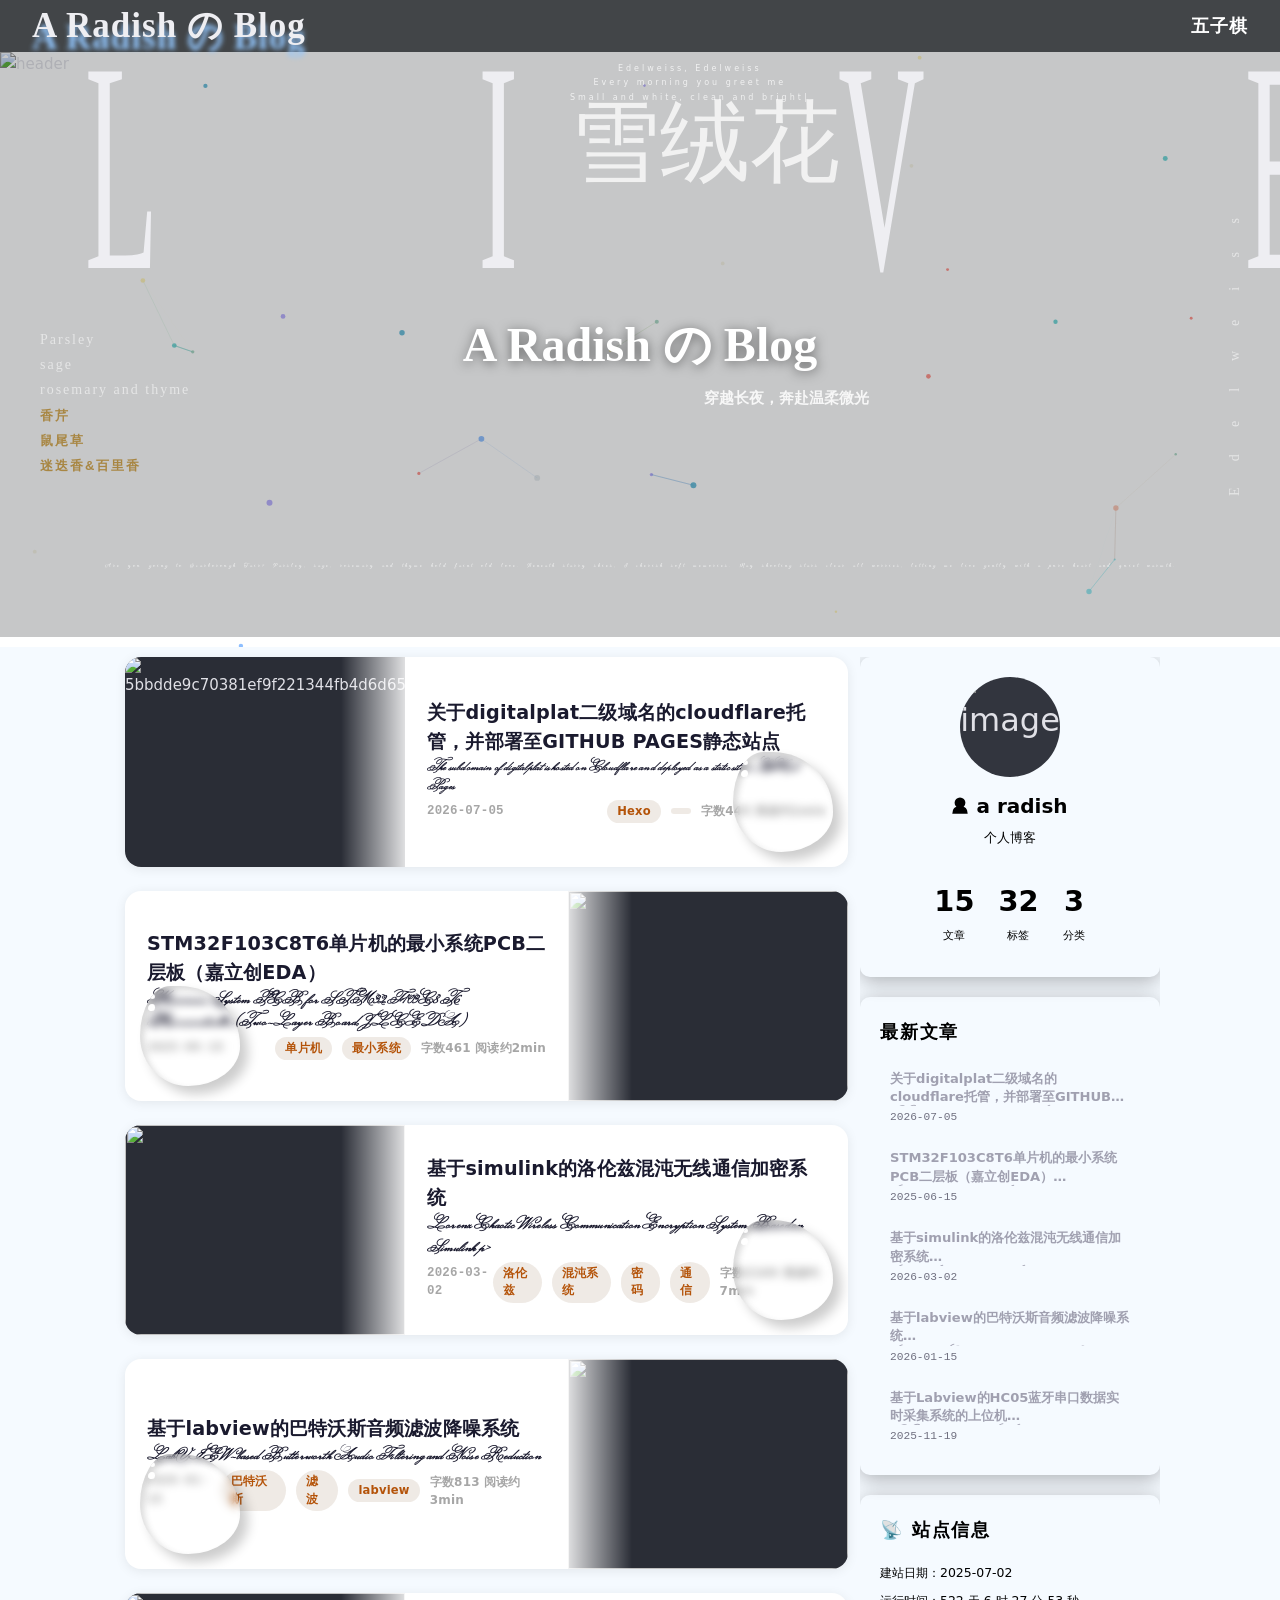
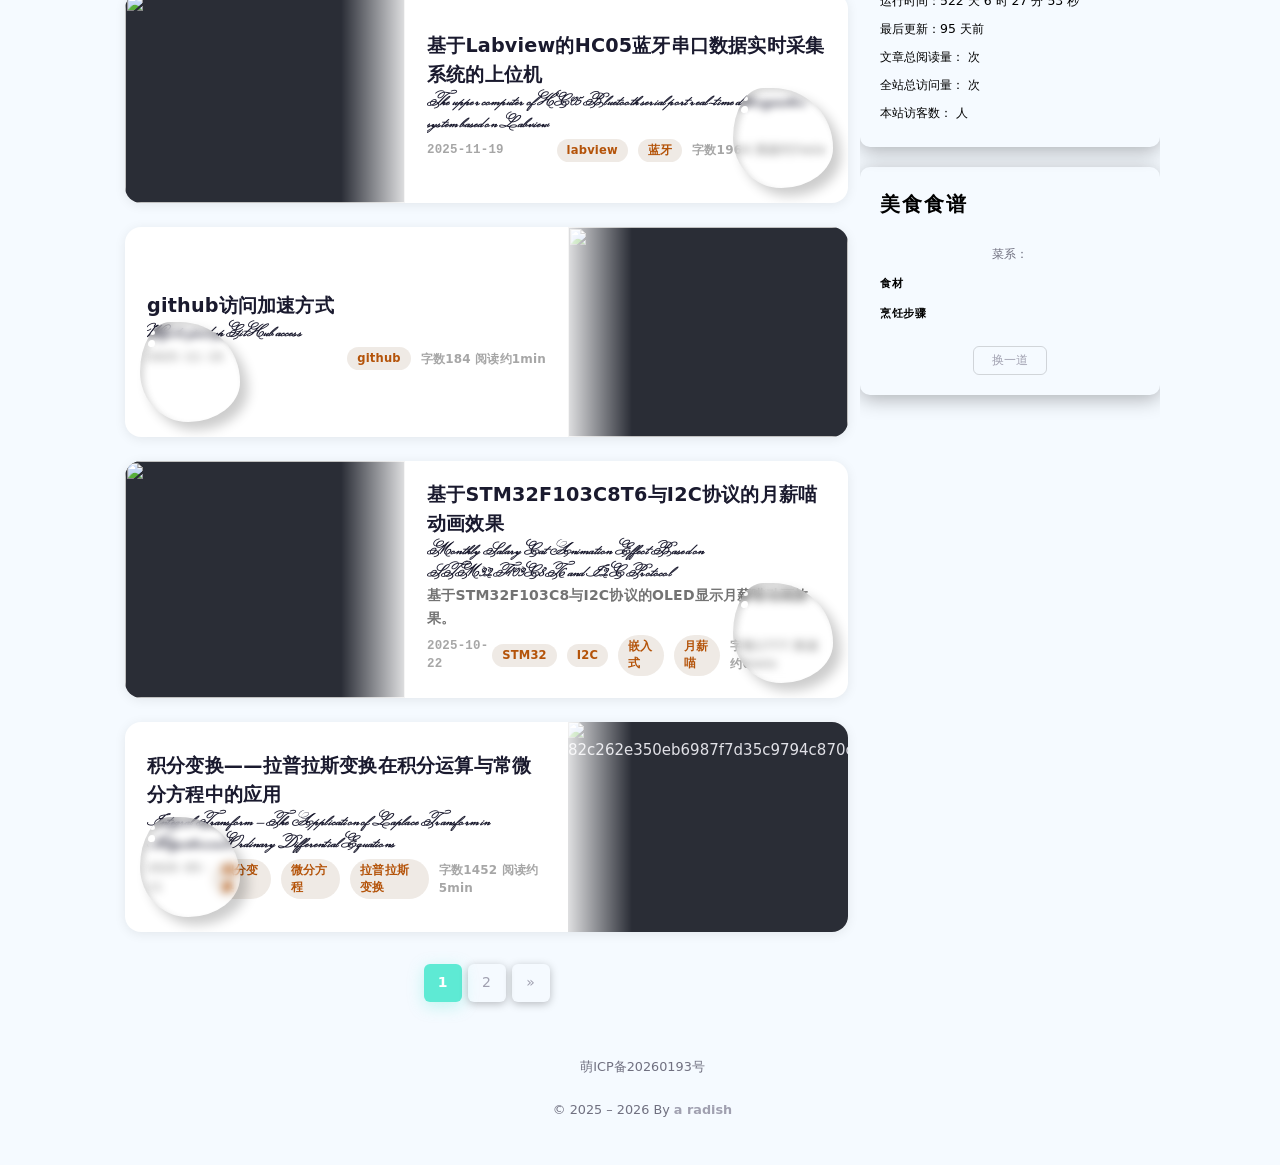
==== index.html @ f92977d7 "Add files via upload" ====
<!DOCTYPE html>
<html lang="zh-CN">
<head>
<meta charset="UTF-8">
<meta name="viewport" content="width=device-width, initial-scale=1.0">
<meta name="description" content="萝卜的博客!">
<meta name="theme-color" content="#ffffff">
<link rel="preload" as="image" href="img/4.webp">
<title>Blog</title>
<link rel="stylesheet" href="css/style.css">
<link rel="stylesheet" href="components/card.css">
<link rel="stylesheet" href="css/avatar-rotate.css">
    <style>
  @font-face {
    font-family: 'NewYork';
    src: url('NewYork.woff2') format('woff2');
    font-weight: 400;
    font-style: normal;
    font-display: swap;
  }

  @font-face {
      font-family: 'MonsieurLaDoulaise';
      src: url('MonsieurLaDoulaise-Regular.woff2') format('woff2');
      font-weight: 400;
      font-style: normal;
      font-display: swap;
    }


  @font-face {
    font-family: 'MonteCarlo';
    src: url('MonteCarlo-Regular.woff2') format('woff2');
    font-weight: 400;
    font-style: normal;
    font-display: swap;
  }

  @font-face {
      font-family: 'Gwendolyn';
      src: url('Gwendolyn-Bold.woff2') format('woff2');
      font-weight: 400;
      font-style: normal;
      font-display: swap;
  }

    /* ── tsparticles 背景粒子 ── */
    #tsparticles {
      position: fixed;
      top: 0;
      left: 0;
      width: 100%;
      height: 100%;
      pointer-events: none;
      z-index: 0;
    }
    #tsparticles canvas {
      display: block;
    }
    /* ── 随机美食食谱 ── */
    .meal-card{text-align:center}
    .meal-loading{font-size:0.8rem;color:var(--muted);padding:12px 0}
    .meal-box.hide,.meal-loading.hide{display:none}
    .meal-img{width:100%;max-height:160px;object-fit:cover;border-radius:8px;margin-bottom:10px}
    .meal-name{font-weight:700;font-size:0.95rem;color:black;margin-bottom:4px;line-height:1.4}
    .meal-meta{font-size:0.72rem;color:var(--muted);margin-bottom:10px}
    .meal-section{margin-bottom:10px;text-align:left}
    .meal-label{font-size:0.7rem;font-weight:700;color:black;margin-bottom:3px;text-transform:uppercase;letter-spacing:0.05em}
    .meal-text{font-size:0.75rem;color:var(--muted);line-height:1.6}
    .meal-steps{max-height:120px;overflow-y:auto;white-space:pre-line}
    .meal-refresh-btn{margin-top:10px;padding:5px 18px;border:1px solid rgba(0,0,0,0.15);border-radius:6px;background:transparent;color:var(--fg-2);font-size:0.75rem;cursor:pointer;transition:all 0.2s}
    .meal-refresh-btn:hover{color:var(--accent);border-color:var(--accent)}
    /* ── 站点信息 ── */
    .site-info-row{font-size:0.78rem;color:black;padding:4px 0;line-height:1.6}
  </style>




</head>
<body>

  <!-- 粒子三角形3D旋转背景 -->
  <div id="tsparticles"></div>

  <header class="topbar" style="
    position: fixed; top: 0; left: 0; right: 0; z-index: 1000;
    display: flex; align-items: center; justify-content: space-between;
    height: 52px; padding: 0 32px;
    background: rgba(34,37,41,0.85);
    backdrop-filter: blur(12px);
    -webkit-backdrop-filter: blur(12px);

    font-size: 0.9rem;
  ">
    <span style="font-weight:800;letter-spacing: 1px;text-shadow: 0 12px 5px #94c8ff;color:#eeeef2;font-size:35px;  font-family: 'Georgia', serif;">A Radish の Blog</span>
    <nav style="display:flex;gap:24px;">
      <a href="gobang.html" style="color:white;font-size:18px;font-weight:800;letter-spacing: 1px;text-shadow: 0 12px 5px #94c8fftransition:color 0.2s;white-space:nowrap;font-family:'Microsoft YaHei',sans-serif;" onmouseenter="this.style.color='#1a237e'" onmouseleave="this.style.color='white'">五子棋</a>
    </nav>
  </header>

  <div style="height:52px;"></div>

<header class="header">

  <canvas id="rain" style="position:absolute;top:0;left:0;z-index:10;pointer-events:none;"></canvas>

  <span style="
    color: #eeeef2;
    position: absolute;
    top: -140px;
    left: -1080px;
    z-index: 5;
    font-size: 300px;
    font-weight: 500;
    letter-spacing: 800px;
    transform: scaleX(0.4);
    display: inline-block;
    white-space: nowrap;
    font-family: 'Georgia', serif;
  ">LIVE</span>

    <span id="typewriter" style="
    position: absolute;
    top: 10px;
    left: 570px;
    z-index: 3;
    font-weight: 400;
    letter-spacing: 3px;
    text-align: center;
    color: rgba(255,255,255,0.75);
    font-size: 8px;
    line-height: 1.8;
    max-width: 320px;
    font-family: var(--font), sans-serif;
  "></span>


  <span style="  position: absolute;
    top: 10px;
    left: 570px;
    z-index: 3;
    font-weight: 400;
    text-align: center;
    color: rgba(255,255,255,0.75);
    font-size: 90px;
    line-height: 1.8;
    max-width: 320px;
       font-family: 'SimSun', serif;  " >
   雪绒花</span>

 <span style="
      position: absolute;
      top: 60%;
      left: 40px;
      transform: translateY(-50%);
      z-index: 3;
      color: rgba(255,255,255,0.55);
      font-size: 14px;
      letter-spacing: 2px;
      line-height: 1.8;
      font-family: 'Georgia', serif;
    ">Parsley<br> sage<br>rosemary and thyme<br><span style="font-size:13px;color:#f0c060;
    filter:brightness(0.7);font-weight: 600;font-family:'Microsoft YaHei',sans-serif;">香芹<br>鼠尾草<br>迷迭香&百里香</span></span>

<span style="  position: absolute;
    top: 57%;
    left: 55%;
    z-index: 3;
    font-weight: 600;
    text-align: center;
    color: rgba(255,255,255,0.85);
    font-size: 15px;
    line-height: 1.8;
    max-width: 320px;
       font-family: 'SimSun', serif;  " >
  穿越长夜，奔赴温柔微光 </span>



 <span style="  position: absolute;
    top: 87%;
    word-spacing: 4px;
    letter-spacing: 2px;
    left: auto;
    z-index: 3;
    font-weight: 100;
    text-align: center;
    color: rgba(255,255,255,0.85);
    font-size: 6px;
    line-height: 1.8;

       font-family: 'Gwendolyn', 'Microsoft YaHei', sans-serif;  " >
  Are you going to Scarborough Fair? Parsley, sage, rosemary and thyme hold faint old love. Beneath starry skies, I cherish soft memories. May shooting stars clear all worries, letting me live gently with a pure heart and quiet warmth.</span>








    <span style="
      position: absolute;
      top: 52%;
      right: 40px;
      transform: translateY(-50%);
      z-index: 3;
      display: flex;
      flex-direction: column;
      align-items: center;
      gap: 10px;
      color: rgba(255,255,255,0.55);
      font-family: 'Georgia', serif;
      font-size: 14px;
    ">
      <span style="transform:rotate(-90deg);display:inline-block;">s</span>
      <span style="transform:rotate(-90deg);display:inline-block;">s</span>
      <span style="transform:rotate(-90deg);display:inline-block;">i</span>
      <span style="transform:rotate(-90deg);display:inline-block;">e</span>
      <span style="transform:rotate(-90deg);display:inline-block;">w</span>
      <span style="transform:rotate(-90deg);display:inline-block;">l</span>
      <span style="transform:rotate(-90deg);display:inline-block;">e</span>
      <span style="transform:rotate(-90deg);display:inline-block;">d</span>
      <span style="transform:rotate(-90deg);display:inline-block;">E</span>
    </span>



  <!-- 背景图 -->

  <div class="header-bg">
    <img src="https://img.wjwj.top/2026/08/02/d3120b0b69cf85737cf8bbc770f653da.png" alt="header" border="0">
  </div>

  <div class="header-content">

    <h1>A Radish の Blog</h1>

    <h2></h2>
  </div>
</header>

<div class="page">
  <div class="page1">

  <main class="main">



    <div id="article-list">
      <p style="text-align:center;padding:60px;color:var(--muted);">文章加载中...</p>
    </div>

    <div class="pagination" id="pagination"></div>


  </main>

  <!侧边栏属性>
  <aside class="sidebar"style="width:300px;" >

    <div class="side-card profile">
      
      <div style="position:relative;z-index:1;height:280px;">
      <div class="avatar"><img src="https://img.wjwj.top/2026/07/30/85fc896ac7ccf75b342889444580862e.png" alt="image" border="0"></div>
      <div class="profile-name"><svg width="16" height="18" viewBox="0 0 120 140" style="display:inline-block;vertical-align:middle;"><circle cx="60" cy="45" r="42" fill="currentColor"/><path d="M0 130 Q0 70 60 70 Q120 70 120 130" fill="currentColor"/></svg> a radish</div>
      <div class="profile-bio">个人博客</div>
      <div class="profile-stats">
        <div class="profile-stat"><div class="profile-stat-num" id="stat-articles">25</div><div class="profile-stat-label">文章</div></div>
        <div class="profile-stat" style="position:relative;cursor:default;" id="stat-tags-wrap"><div class="profile-stat-num" id="stat-tags">18</div><div class="profile-stat-label">标签</div></div>
        <div class="profile-stat" style="position:relative;cursor:default;" id="stat-cats-wrap"><div class="profile-stat-num" id="stat-cats">5</div><div class="profile-stat-label">分类</div></div>

      </div>
      </div>
    </div>





    <div class="side-card" style="background-color:background:rgba(0,0,0,0.45);">
      <h3 style="font-size:1.125rem;color:black;">最新文章</h3>
      <div class="recent-list" id="recent-posts"><p style="font-size:0.8rem;color:var(--muted);">加载中...</p></div>
    </div>

    <!-- 站点信息 -->
    <div class="side-card site-info">
      <h3 style="font-size:1.125rem;color:black;">📡 站点信息</h3>
      <div class="site-info-row">建站日期：<span id="siteDate">2025-07-02</span></div>
      <div class="site-info-row">运行时间：<span id="siteRuntime"></span></div>
      <div class="site-info-row">最后更新：<span id="siteLastUpdate"></span></div>
     <div class="site-info-row">文章总阅读量：<span id="articleTotalViews"></span> 次</div>
      <div class="site-info-row">全站总访问量：<span id="busuanzi_value_site_pv"></span> 次</div>
      <div class="site-info-row">本站访客数：<span id="busuanzi_value_site_uv"></span> 人</div>
    </div>

    <!-- 随机美食食谱 -->
    <div class="side-card meal-card">
      <h3 style="font-size:1.25rem;color:black;  font-family: 'FangSong', serif;">美食食谱</h3>
      <div id="mealLoading" class="meal-loading"style="font-family: 'FangSong', serif;">正在获取食谱...</div>
      <div id="mealBox" class="meal-box hide">
        <img id="mealImg" class="meal-img" src="" alt="">
        <div class="meal-name" style="font-family: 'FangSong', serif;" id="mealName"></div>
        <div class="meal-meta"style="font-family: 'FangSong', serif;">菜系：<span id="mealCategory"></span></div>
        <div class="meal-section">
          <div class="meal-label"style="font-family: 'FangSong', serif;">食材</div>
          <div class="meal-text" style="font-family: 'FangSong', serif;"id="mealIngredients"></div>
        </div>
        <div class="meal-section">
          <div class="meal-label"style="font-family: 'FangSong', serif;">烹饪步骤</div>
          <div class="meal-text meal-steps" style="font-family: 'FangSong', serif;"id="mealStep"  ></div>
        </div>
        <button id="getMealBtn" class="meal-refresh-btn"style="font-family: 'FangSong', serif;">换一道</button>
      </div>
    </div>



  </aside>

  </div><!-- .page1 结束 -->

  <span id="busuanzi_value_page_pv" style="display:none;"></span>







<footer class="footer" style="text-align:center;padding:24px 0;margin-top:30px;clear:both;">
  <a href="https://icp.gov.moe/?keyword=20260193" target="_blank">萌ICP备20260193号</a>
  <p><br>&copy; 2025 – 2026 By <strong>a radish</strong>  <strong></strong>  <strong></strong></p>
</footer>

  </div><! page盒子的结尾>

<script async src="//busuanzi.ibruce.info/busuanzi/2.3/busuanzi.pure.mini.js"></script>
<script>
(function(){
  var timer = setInterval(function(){
    var siteEl = document.getElementById('busuanzi_value_site_pv');
    var pageEl = document.getElementById('busuanzi_value_page_pv');
    var articleEl = document.getElementById('articleTotalViews');
    if (!siteEl || !pageEl || !articleEl) return;
    var sitePv = parseInt(siteEl.textContent);
    var pagePv = parseInt(pageEl.textContent);
    if (isNaN(sitePv) || isNaN(pagePv)) return;
    articleEl.textContent = Math.max(0, sitePv - pagePv);
    clearInterval(timer);
  }, 500);
})();
</script>
<script src="data/articles.js" defer></script>
<!-- 站点信息 -->
<script>
(function(){
  const SITE_DATE = '2025-07-02';
  document.getElementById('siteDate').textContent = SITE_DATE;

  function updateRuntime() {
    const diff = Math.floor((new Date() - new Date(SITE_DATE)) / 1000);
    const d = Math.floor(diff / 86400);
    const h = Math.floor((diff % 86400) / 3600);
    const m = Math.floor((diff % 3600) / 60);
    const s = diff % 60;
    document.getElementById('siteRuntime').textContent = d + ' 天 ' + h + ' 时 ' + m + ' 分 ' + s + ' 秒';
  }

  function updateLast() {
    const articles = window.ARTICLES_DATA || [];
    if (!articles.length) { document.getElementById('siteLastUpdate').textContent = '暂无'; return; }
    let latest = articles[0].date;
    articles.forEach(function(a){ if (a.date > latest) latest = a.date; });
    const diff = Math.floor((new Date() - new Date(latest)) / 86400000);
    document.getElementById('siteLastUpdate').textContent = diff + ' 天前';
  }

  updateRuntime();
  setInterval(updateRuntime, 1000);

  document.addEventListener('DOMContentLoaded', function() {
    updateLast();
  });

  // 动态统计文章数、标签数、分类数 + 悬浮弹窗
  function updateStats() {
    var articles = window.ARTICLES_DATA || [];
    var tagSet = {};
    var catSet = {};
    articles.forEach(function(a) {
      (a.tags || []).forEach(function(t) { tagSet[t] = (tagSet[t] || 0) + 1; });
      if (a.category) { catSet[a.category] = (catSet[a.category] || 0) + 1; }
    });
    document.getElementById('stat-articles').textContent = articles.length;
    document.getElementById('stat-tags').textContent = Object.keys(tagSet).length;
    document.getElementById('stat-cats').textContent = Object.keys(catSet).length;

    // 标签悬浮弹窗
    var tagList = Object.entries(tagSet).sort(function(a,b){return b[1]-a[1];});
    var tagHtml = tagList.map(function(e){return '<span style="display:inline-block;margin:2px 4px;padding:2px 8px;background:rgba(94,234,212,0.12);color:#5eead4;border-radius:10px;font-size:12px;">'+e[0]+' ('+e[1]+')</span>';}).join('');

    // 分类悬浮弹窗
    var catList = Object.entries(catSet).sort(function(a,b){return b[1]-a[1];});
    var catHtml = catList.map(function(e){return '<span style="display:inline-block;margin:2px 4px;padding:2px 8px;background:rgba(94,234,212,0.12);color:#5eead4;border-radius:10px;font-size:12px;">'+e[0]+' ('+e[1]+')</span>';}).join('');

    // 创建弹窗元素
    var styleEl = document.createElement('style');
    styleEl.textContent =
      '.stat-tooltip{display:none;position:absolute;bottom:100%;left:50%;transform:translateX(-50%);' +
      'background:rgba(30,30,46,0.95);border:1px solid rgba(255,255,255,0.1);border-radius:10px;' +
      'padding:8px 12px;min-width:150px;max-width:280px;text-align:center;z-index:999;' +
      'box-shadow:0 8px 24px rgba(0,0,0,0.4);margin-bottom:8px;pointer-events:none;}' +
      '.stat-tooltip::after{content:"";position:absolute;top:100%;left:50%;transform:translateX(-50%);' +
      'border:6px solid transparent;border-top-color:rgba(30,30,46,0.95);}' +
      '#stat-tags-wrap:hover .stat-tooltip,#stat-cats-wrap:hover .stat-tooltip{display:block;}';
    document.head.appendChild(styleEl);

    var tagsWrap = document.getElementById('stat-tags-wrap');
    var tagTip = document.createElement('div');
    tagTip.className = 'stat-tooltip';
    tagTip.innerHTML = tagHtml;
    tagsWrap.appendChild(tagTip);

    var catsWrap = document.getElementById('stat-cats-wrap');
    var catTip = document.createElement('div');
    catTip.className = 'stat-tooltip';
    catTip.innerHTML = catHtml;
    catsWrap.appendChild(catTip);
  }
  document.addEventListener('DOMContentLoaded', function() {
    updateStats();
  });
})();
</script>
<script src="js/header-scroll.js" defer></script>
<script src="js/card.js" defer></script>

<script src="js/main.js" defer></script>

<style>@keyframes blink{0%,100%{opacity:1}50%{opacity:0}}</style>
<!--<script src="rain.js" defer></script>-->
<script src="js/typewriter.js" defer></script>
<script src="js/meal.js" defer></script>

<!-- tsparticles 粒子三角形3D旋转背景 -->
<script src="js/tsparticles.min.js" defer></script>
<script src="js/particles-bg.js" defer></script>

</body>
</html>
---- css/style.css ----
/* ============================================
   Blog — Global Styles & Design Tokens
   ============================================ */

:root {

  --bg:
  --surface:   #22252d;
  --surface-2: #2a2d36;
  --surface-3: #32353e;
  --fg:        #e0e0e6;
  --fg-2:      #a0a0b0;
  --muted:     #707080;
  --border:    #33363f;
  --accent:    #5eead4;
  --accent-dim: rgba(94,234,212,0.08);
  --radius:    10px;
  --radius-sm: 6px;
  --radius-lg: 16px;
  --shadow:    0 2px 16px rgba(0,0,0,0.3);
  --font:      'Inter','Segoe UI',system-ui,-apple-system,sans-serif;
  --font-en:   'NewYork','Georgia','Times New Roman',serif;
  --font-mono: 'JetBrains Mono','Fira Code',monospace;
}

*,*::before,*::after{box-sizing:border-box;margin:0;padding:0}
html{scroll-behavior:smooth;-webkit-font-smoothing:antialiased;font-size:16px}
body{background-color:var(--bg);color:var(--fg);font-family:var(--font);font-size:0.9375rem;line-height:1.7;min-height:100vh}
a{color:inherit;text-decoration:none}
img{max-width:100%;display:block}

.page{max-width:100%;margin:10px auto;padding:10px 120px 10px 125px;padding-bottom:20px;min-height:60vh;position:relative;z-index:2;background:#F5FAFF}
.page1{display:flex;gap:12px}

/* ── Header ── */
.header{height:65vh;min-height:360px;max-height:800px;overflow:hidden;position:sticky;top:52px;z-index:1;display:flex;align-items:center;justify-content:center}
.header-content{position:relative;z-index:2}
.header h1{font-family:'Georgia',serif;font-size:3rem;color:#fff;text-shadow:0 2px 12px rgba(0,0,0,0.5)}
.header-bg{position:absolute;inset:0;z-index:0}
.header-bg img{width:100%;height:100%;object-fit:cover}
/*header遮罩*/
.header::before{content:'';position:absolute;inset:0;z-index:1;pointer-events:none;backdrop-filter:blur(0.25px);-webkit-backdrop-filter:blur(0.25px);background:rgba(30,32,38,0.25)}

.sidebar{opacity:0;transition:opacity .6s}
.sidebar.revealed{opacity:1}




/* ── Nav ── */
.nav{display:flex;align-items:center;gap:28px;padding:0 0 16px;margin-bottom:24px;flex-wrap:wrap}
.nav a{color:var(--fg-2);font-size:0.875rem;font-weight:500;transition:color 0.2s;white-space:nowrap}
.nav a:hover,.nav a.active{color:var(--accent)}

.main{flex:1;min-width:0}

/* ── Pagination ── */
.pagination{display:flex;align-items:center;gap:6px;margin-top:32px;justify-content:center}
.pagination a,.pagination span{display:inline-flex;align-items:center;justify-content:center;min-width:38px;height:38px;border-radius:var(--radius-sm);font-size:0.875rem;color:var(--fg-2);transition:all 0.3s ease;box-shadow:0 2px 8px rgba(0,0,0,0.25)}
.pagination a:hover{color:var(--accent);background:var(--accent-dim);box-shadow:0 6px 20px rgba(0,0,0,0.45)}
.pagination .current{background:var(--accent);color:#fff;font-weight:700;box-shadow:0 4px 16px rgba(94,234,212,0.35)}
.pagination .dots{color:var(--muted);box-shadow:none}

/* ── Sidebar ── */
.sidebar{width:400px;min-height:400px;flex-shrink:0;display:flex;flex-direction:column;gap:20px;overflow:hidden}
.side-card{background:var(--surface);border-radius:var(--radius);padding:20px;box-shadow:0 4px 20px rgba(0,0,0,0.3);transition:box-shadow 0.3s ease}
.side-card:hover{box-shadow:0 12px 40px rgba(0,0,0,0.55)}
.side-card h3{font-size:0.75rem;font-weight:700;text-transform:uppercase;letter-spacing:0.1em;color:var(--fg-2);margin-bottom:14px;display:flex;align-items:center;gap:8px}

/*头像盒子*/
	.profile{text-align:center;box-shadow:0 4px 20px rgba(0,0,0,0.3);border-radius:var(--radius);transition:box-shadow 0.3s ease}
.profile:hover{box-shadow:0 12px 40px rgba(0,0,0,0.55)}
	.avatar{width:100px; height:100px;border-radius:100%;margin:0 auto 12px;overflow:hidden;background:var(--surface-3);display:flex;align-items:center;justify-content:center;font-size:2rem}
	.avatar img{width:100%;height:100%;object-fit:cover}
	.profile-name{font-weight:800;font-size:1.25rem;color:black;display:flex;align-items:center;justify-content:center;gap:8px}
	.profile-bio{color:black;font-size:0.8rem;margin-top:4px}
	.profile-stats{display:flex;justify-content:center;gap:24px;margin-top:14px;padding-top:14px;border-top:1px }
	.profile-stat{text-align:center;display:flex;flex-direction:column;align-items:center}
    /*文章数、标签数与分类的数字属性*/
	.profile-stat-num{font-weight:700;font-size:1.8rem;color:black}
	.profile-stat-label{font-size:0.7rem;color:black;text-transform:uppercase;letter-spacing:0.05em;display:flex;align-items:center;gap:3px}

.cat-list{list-style:none;display:flex;flex-direction:column;gap:2px}
.cat-list a{display:flex;justify-content:space-between;align-items:center;padding:7px 10px;border-radius:var(--radius-sm);font-size:0.85rem;color:var(--fg-2);transition:all 0.15s}
.cat-list a:hover{background:var(--surface-2);color:var(--fg)}
.cat-count{font-size:0.75rem;color:var(--muted);font-family:var(--font-mono)}

.tag-cloud{display:flex;flex-wrap:wrap;gap:6px}
.tag-cloud a{padding:4px 12px;border-radius:9999px;font-size:0.75rem;background:var(--surface-2);color:var(--fg-2);transition:all 0.15s}
.tag-cloud a:hover{background:var(--accent-dim);color:var(--accent)}

.recent-list{display:flex;flex-direction:column;gap:6px}
.recent-item{display:flex;flex-direction:column;padding:8px 10px;border-radius:var(--radius-sm);transition:background 0.2s;text-decoration:none}
.recent-item:hover{background:var(--surface-2)}
.recent-title{font-size:0.82rem;font-weight:600;line-height:1.4;display:-webkit-box;-webkit-line-clamp:2;-webkit-box-orient:vertical;overflow:hidden;color:var(--fg-2)}
.recent-item:hover .recent-title{color:var(--accent)}
.recent-date{font-size:0.7rem;color:var(--muted);font-family:var(--font-mono);margin-top:2px}

.footer{margin-top:1000px;padding:24px;text-align:center;color:var(--muted);font-size:0.8rem}

/* ── 返回顶部 液态玻璃按钮 ── */
.back-to-top {
  --w: 50px; --h: 50px; --r: 50%; --tr: 25%;
  position: fixed; bottom: 32px; right: 32px; z-index: 999;
  width: var(--w); height: var(--h);
  display: flex; justify-content: center; align-items: center;
  border-radius: var(--r);
  border: 1px double rgba(51,51,51,0.08);
  box-shadow:
    inset 2px -2px 1px -1px rgba(255,255,255,0.9),
    inset -2px 2px 1px -1px rgba(255,255,255,0.9),
    inset 6px -6px 1px -6px rgba(255,255,255,0.55),
    inset -6px 6px 1px -6px rgba(255,255,255,0.55),
    inset 0 0 2px rgba(0,0,0,0.8),
    0 4px 8px rgba(0,0,0,0.2);
  background: rgba(255,255,255,0.04);
  backdrop-filter: blur(2px);
  cursor: pointer; outline: none;
  opacity: 0; transform: translateY(16px); transition: opacity 0.3s, transform 0.3s;
}
.back-to-top.show { opacity: 1; transform: translateY(0); }
.back-to-top svg { width: 20px; filter: drop-shadow(0 25px 3px rgba(102,102,102,0.2)); }
.back-to-top::before {
  content: ''; position: absolute; z-index: -1;
  top: 35%; left: 50%; transform: translateX(-50%);
  width: calc(var(--w) - 16px); height: calc(var(--h) - 16px);
  border-radius: var(--r);
  border: 1px solid rgba(0,0,0,0.9);
  filter: blur(8px);
}
.back-to-top::after {
  content: ''; position: absolute; inset: 0; border-radius: var(--r);
  filter: blur(3px);
  background: linear-gradient(45deg, rgba(255,255,255,0.8) 0%, transparent var(--tr), transparent calc(100% - var(--tr)), rgba(255,255,255,0.8) 100%);
}
.footer strong{color:var(--fg-2)}

/* ============================================
   手机 / 平板适配
   ============================================ */

@media (max-width: 900px) {

  /* ── 整体布局 ── */
  .page {
    padding: 12px;
  }
  .page1 {
    flex-direction: column;
    gap: 20px;
  }

  /* ── 顶栏 ── */
  .topbar {
    padding: 0 16px !important;
    height: 44px !important;
  }
  .topbar span {
    font-size: 20px !important;
  }

  /* ── 头部大图 ── */
  .header {
    height: 40vh;
    min-height: 260px;
    max-height: 420px;
  }
  .header h1 { font-size: 2rem; }
  .header h2 { font-size: 0.9rem; }

  .header > span {
    display: none;
  }
  .sidebar {
    width: 100% !important;
    min-height: auto;
    gap: 14px;
  }
  .side-card {
    padding: 14px;
  }

  /* ── 文章卡片 ── */
  .card-img-wrap {
    height: 180px;
  }
  .card-body {
    padding: 14px 16px 16px;
    gap: 6px;
  }
  .card-title {
    font-size: 1rem;
  }
  .card-desc {
    font-size: 0.8rem;
  }
  .card-meta {
    font-size: 0.7rem;
    flex-wrap: wrap;
    gap: 6px;
  }
  .card-meta-right {
    gap: 6px;
  }
  .card-tag {
    font-size: 0.65rem;
    padding: 2px 8px;
  }

  /* ── 头像 ── */
  .avatar {
    width: 80px;
    height: 80px;
  }
  .profile-name { font-size: 1rem; }
  .profile-stat-num { font-size: 1.4rem; }
  .profile-stats { gap: 16px; }

  /* ── 底栏 ── */
  .footer {
    margin-top: 40px;
    padding: 16px;
  }

  /* ── 返回顶部按钮 ── */
  .back-to-top {
    bottom: 16px;
    right: 16px;
  }

  /* ── 分页 ── */
  .pagination a,
  .pagination span {
    min-width: 32px;
    height: 32px;
    font-size: 0.8rem;
  }

  /* ── 文章详情页 ── */
  .article-page {
    padding: 12px;
  }
  .article-main {
    padding: 16px;
  }
  .article-title {
    font-size: 1.5rem;
  }
  .article-body-content {
    font-size: 0.9rem;
  }
}

/* ── 小屏手机 (≤480px) ── */
@media (max-width: 480px) {
  html { font-size: 15px; }

  .topbar span {
    font-size: 17px !important;
  }

  .header {
    height: 35vh;
    min-height: 180px;
  }
  .header h1 { font-size: 1.6rem; }

  .card-img-wrap { height: 160px; }

  .profile-stats { gap: 12px; }
  .profile-stat-num { font-size: 1.2rem; }
}
---- components/card.css ----
/* Card Component Styles */

.article-card {
  /*卡片宽度*/
  max-width:900px;
  display: flex;
  flex-direction: row;
  align-items: stretch;
  position: relative;
  background: #ffffff;
  border-radius: var(--radius-lg);
  margin-bottom: 24px;
  overflow: hidden;
  box-shadow: 0 2px 12px rgba(0,0,0,0.08);
  transition: transform 0.25s, box-shadow 0.3s;
  cursor: pointer;
  text-decoration: none;
}
.article-card:hover {
  transform: translateY(-3px);
  box-shadow: 0 6px 24px rgba(0,0,0,0.12);
}

/* ── 奇数篇：图片在左（默认 row）── */
.article-card:nth-child(odd) {
  flex-direction: row;
}

/* ── 偶数篇：图片在右（row-reverse）── */
.article-card:nth-child(even) {
  flex-direction: row-reverse;
}

/* ── 图片区：4:3 长方形 ── */
.card-img-wrap {
  position: relative;
  flex: 0 0 280px;          /* 固定宽度，4:3 → 高度自动 210px */
  aspect-ratio: 4 / 3;
  overflow: hidden;
  background: var(--surface-2);
}
.card-img-wrap img {
  width: 100%; height: 100%;
  object-fit: cover;
}

/* ── 图片边缘渐变：朝向文字一侧 ── */
/* 奇数：渐变在图片右侧 */
.article-card:nth-child(odd) .card-img-wrap::after {
  content: '';
  position: absolute;
  top: 0; bottom: 0;
  right: 0;
  width: 64px;
  background: linear-gradient(to right, transparent, rgba(255, 255, 255, 0.85));
  pointer-events: none;
}
/* 偶数：渐变在图片左侧 */
.article-card:nth-child(even) .card-img-wrap::after {
  content: '';
  position: absolute;
  top: 0; bottom: 0;
  left: 0;
  width: 64px;
  background: linear-gradient(to left, transparent, rgba(255, 255, 255, 0.85));
  pointer-events: none;
}

/* 无图时的占位 */
.card-img-wrap .placeholder {
  position: absolute; inset: 0;
  display: flex; align-items: center; justify-content: center;
  background: linear-gradient(135deg, var(--surface-2), var(--surface-3));
}
.card-img-wrap .placeholder svg {
  width: 36px; height: 36px; opacity: 0.12; color: var(--fg-2);
}

/* ── 文字信息区 ── */
.card-body {
  flex: 1;
  min-width: 0;
  padding: 20px 22px 22px;
  display: flex; flex-direction: column;
  gap: 10px;
  justify-content: center;
}
.card-title {
  font-size: 1.2rem;
  font-weight: 700;
  color: #1a1a2e;
  line-height: 1.5;
  letter-spacing: 0.01em;
  margin: 0;
  display: -webkit-box;
  /*限制预览页title字段的行数*/
  -webkit-line-clamp: 100;
  -webkit-box-orient: vertical;
  overflow: hidden;
}
.article-card:hover .card-title {
  color: #0d9488;
}
.card-content {
  font-size: 12px;
  color: rgba(0,0,0,0.45);
  line-height: 1.7;
  margin: 0;
  display: -webkit-box;
  -webkit-line-clamp: 3;
  -webkit-box-orient: vertical;
  overflow: hidden;
}
.card-desc {
  font-size: 0.875rem;
  color: rgba(0,0,0,0.55);
  line-height: 1.7;
  margin: 0;
  display: -webkit-box;
  -webkit-line-clamp: 2;
  -webkit-box-orient: vertical;
  overflow: hidden;
}

/* ── 底部元信息栏 ── */
.card-meta {
  display: flex; align-items: center; justify-content: space-between;
  margin-top: 4px;
  font-size: 0.78rem;
}
.card-date {
  color: rgba(0,0,0,0.35);
  font-family: var(--font-mono);
}
.card-meta-right {
  display: flex; align-items: center; gap: 10px;
}
.card-tag {
  padding: 3px 10px;
  border-radius: 9999px;
  font-size: 0.72rem;
  font-weight: 600;
  background: rgba(120, 80, 40, 0.12);
  color: #b45309;
}
.card-read {
  color: rgba(0,0,0,0.35);
  font-size: 0.75rem;
}

/* ── 水滴装饰 ── */
.water-drop {
  overflow: hidden;
  position: absolute;
  bottom: 15px;
  width: 100px;
  height: 100px;
  backdrop-filter: blur(4px);
  border-radius: 30% 60% 52% 48% / 50% 60% 40% 50%;
  box-shadow:
    8px 8px 12px rgba(0,0,0,0.2),
    inset 4px 4px 6px rgba(73,73,73,0.2),
    inset -4px -4px 6px rgba(255,255,255,0.3);
  animation: waterIni 2s infinite alternate-reverse;
  z-index: 2;
  pointer-events: none;
}
/* 奇数：文字在右，水滴去右侧 */
.article-card:nth-child(odd) .water-drop {
  left: auto;
  right: 15px;
}
/* 偶数：文字在左，水滴去左侧 */
.article-card:nth-child(even) .water-drop {
  left: 15px;
  right: auto;
}
.water-drop::after {
  content: '';
  position: absolute;
  left: 10px; top: 8px;
  width: 5px; height: 5px;
  background: rgba(255,255,255,0.95);
  border-radius: 30% 70% 52% 48% / 50% 60% 40% 50%;
  transition: 0.3s;
}
.water-drop::before {
  content: '';
  position: absolute;
  left: 8px; top: 18px;
  width: 7px; height: 7px;
  background: rgba(255,255,255,0.99);
  border-radius: 58% 42% 48% 52% / 60% 49% 51% 40%;
  transition: 0.3s;
}
.article-card:hover .water-drop {
  border-radius: 39% 61% 52% 48% / 57% 55% 45% 43%;
}
.article-card:hover .water-drop::after {
  left: 14px; top: 10px;
}
.article-card:hover .water-drop::before {
  left: 10px; top: 20px;
}
@keyframes waterIni {
  100% { width: 55px; height: 58px; }
}

/* ── 响应式：窄屏恢复垂直堆叠 ── */
@media (max-width: 900px) {
  .article-card,
  .article-card:nth-child(odd),
  .article-card:nth-child(even) {
    flex-direction: column;
  }
  .card-img-wrap {
    flex: 0 0 auto;
    width: 100%;
    aspect-ratio: auto;
    height: 180px;
  }
  /* 恢复底部渐变 */
  .article-card:nth-child(odd) .card-img-wrap::after,
  .article-card:nth-child(even) .card-img-wrap::after {
    top: auto;
    bottom: 0;
    left: 0;
    right: 0;
    width: auto;
    height: 64px;
    background: linear-gradient(to bottom, transparent, rgba(255, 255, 255, 0.85));
  }
  .card-body { padding: 14px 16px 16px; }
}

@media (max-width: 480px) {
  .card-img-wrap { height: 150px; }
}
---- css/avatar-rotate.css ----
/* ── 头像旋转 ── */

.avatar {
  animation-name: avatarSpin;
  animation-duration: 20s;
  animation-timing-function: linear;
  animation-iteration-count: infinite;
}

/* 悬停时加速：只改时长，不重置动画 */
.profile:hover .avatar {
  animation-duration: 0.1s;
}

@keyframes avatarSpin {
  to { transform: rotate(360deg); }
}
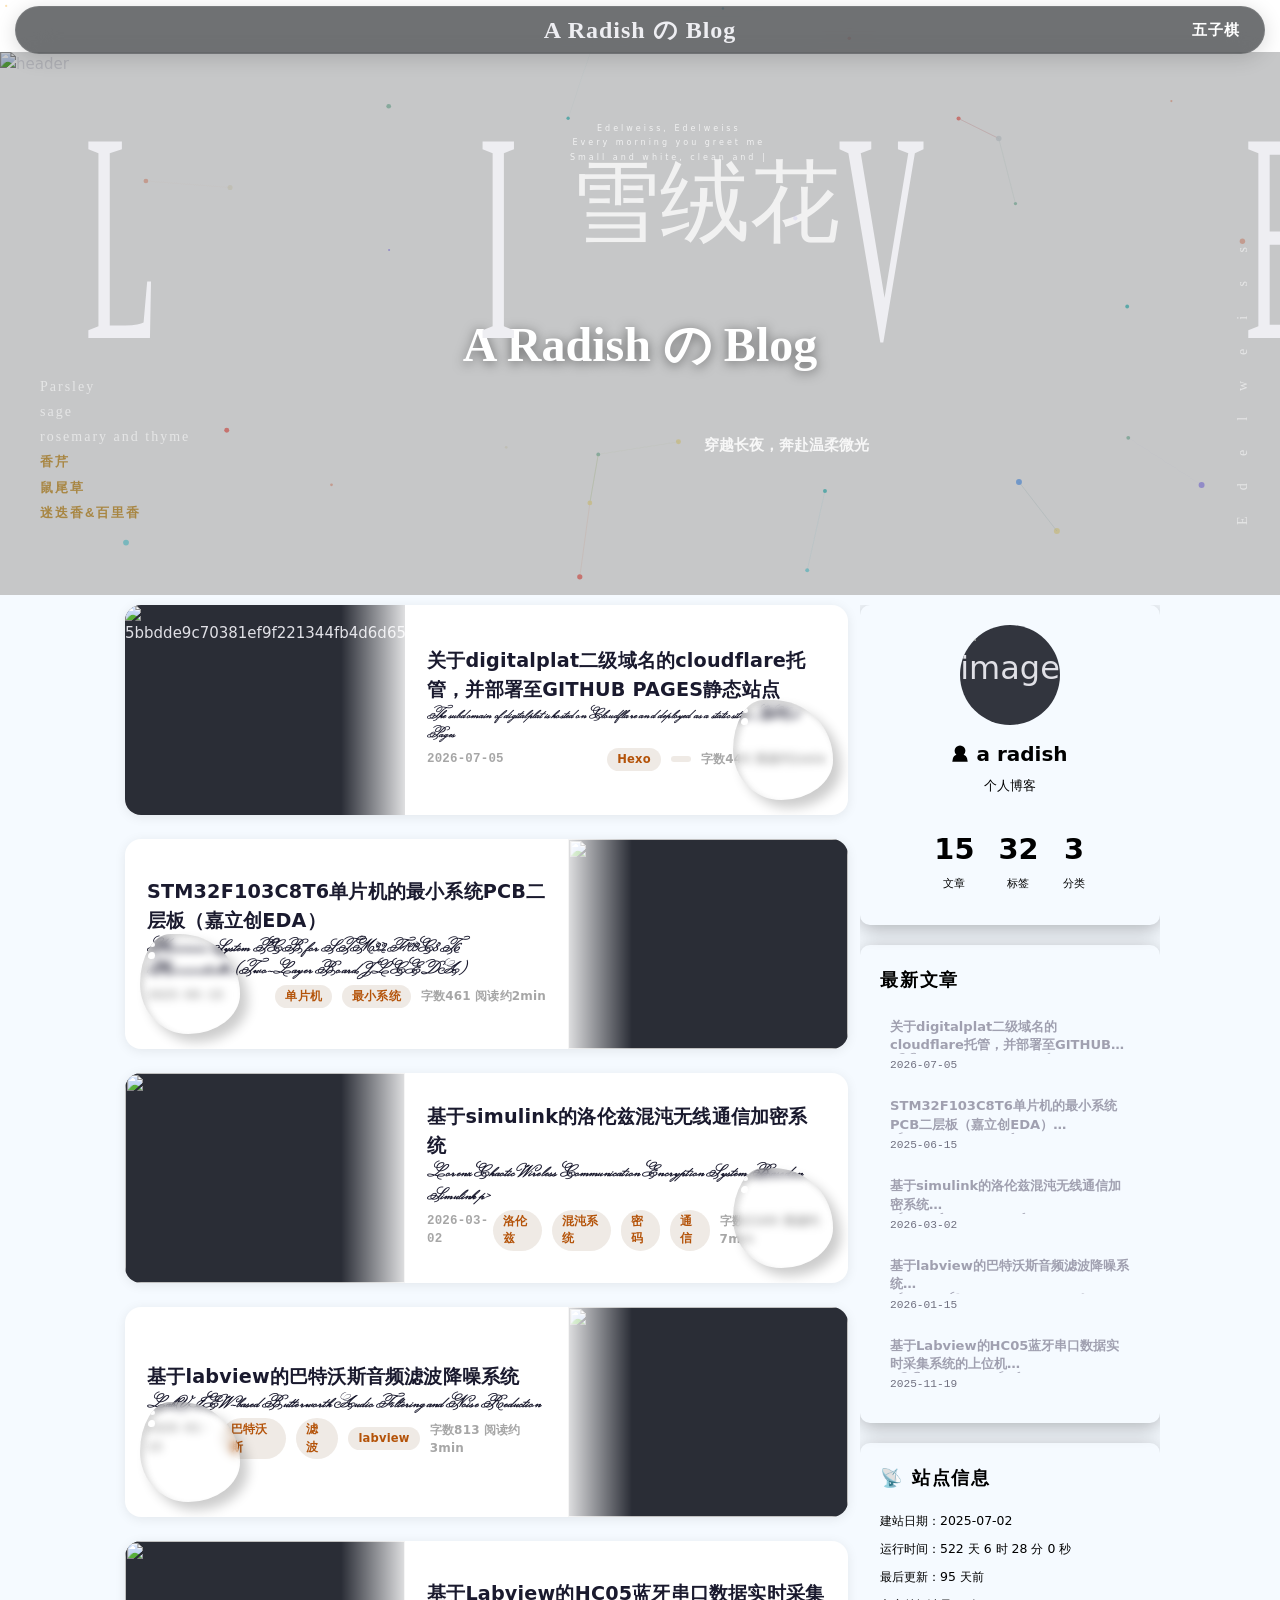
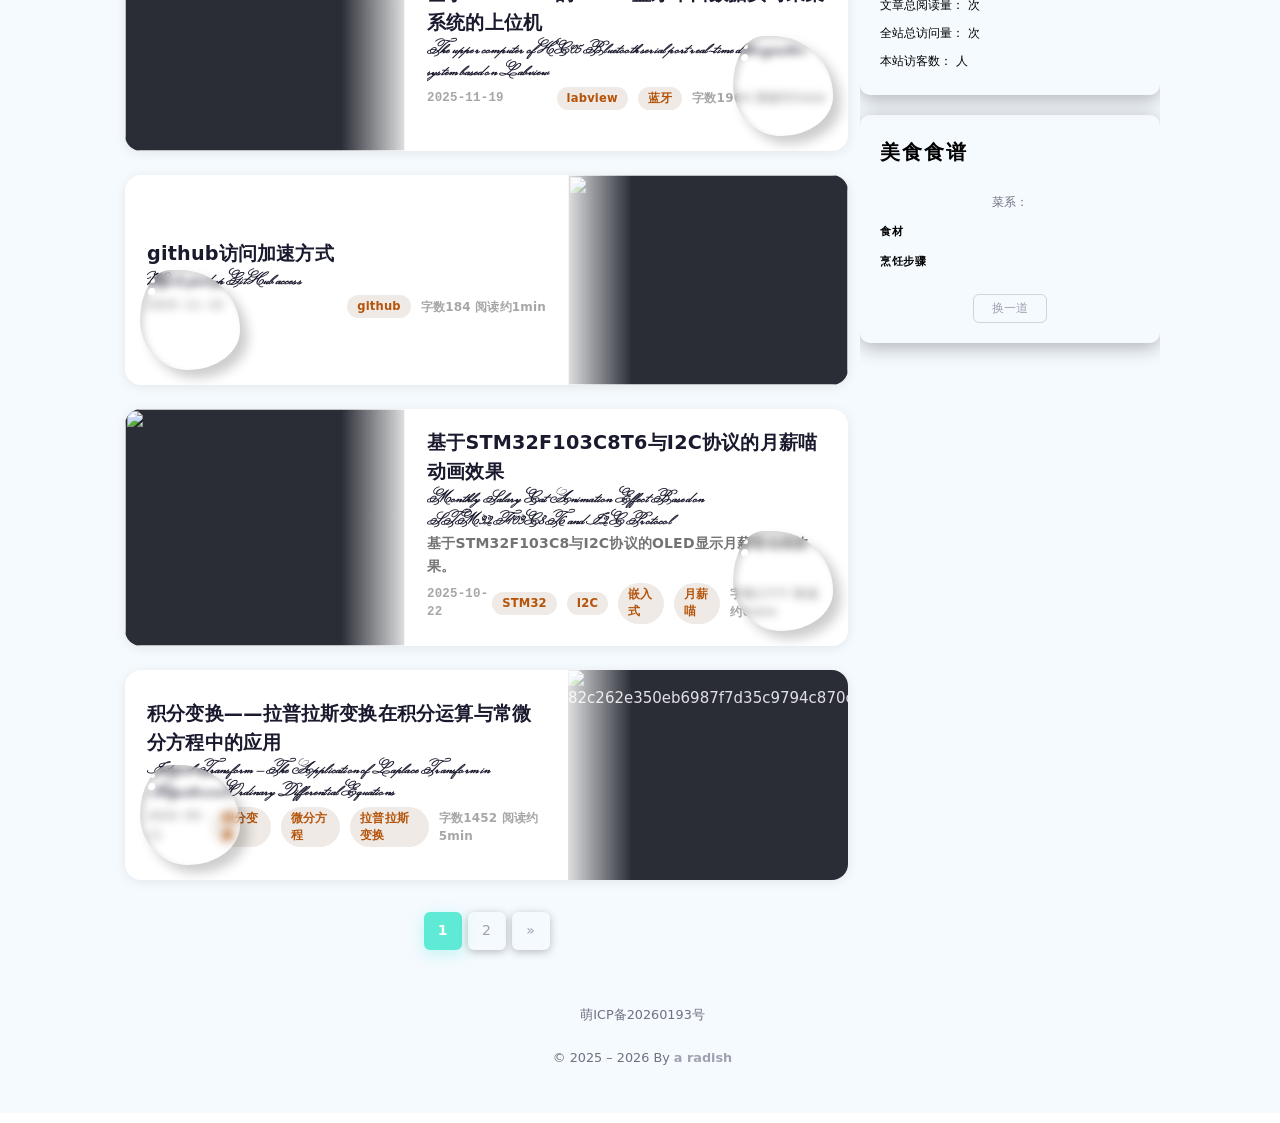
==== commit fee68f26: "Add files via upload" ====
--- a/index.html
+++ b/index.html
@@ -9,6 +9,7 @@
 <title>Blog</title>
 <link rel="stylesheet" href="css/style.css">
 <link rel="stylesheet" href="components/card.css">
+<link rel="stylesheet" href="https://cdn.jsdelivr.net/npm/katex@0.16.9/dist/katex.min.css">
 <link rel="stylesheet" href="css/avatar-rotate.css">
     <style>
   @font-face {
@@ -84,31 +85,31 @@
   <div id="tsparticles"></div>
 
   <header class="topbar" style="
-    position: fixed; top: 0; left: 0; right: 0; z-index: 1000;
-    display: flex; align-items: center; justify-content: space-between;
-    height: 52px; padding: 0 32px;
-    background: rgba(34,37,41,0.85);
-    backdrop-filter: blur(12px);
-    -webkit-backdrop-filter: blur(12px);
-
+    position: fixed; top: 6px; left: 15px; right: 15px; z-index: 1000;
+    display: flex; align-items: center; justify-content: center;
+    height: 48px; padding: 0 24px;
+    background: rgba(34,37,41,0.65);
+    backdrop-filter: blur(20px) saturate(180%);
+    -webkit-backdrop-filter: blur(20px) saturate(180%);
+    border-radius: 9999px;
+    border: 1px solid rgba(255,255,255,0.08);
     font-size: 0.9rem;
+    box-shadow: 0 4px 20px rgba(0,0,0,0.15);
   ">
-    <span style="font-weight:800;letter-spacing: 1px;text-shadow: 0 12px 5px #94c8ff;color:#eeeef2;font-size:35px;  font-family: 'Georgia', serif;">A Radish の Blog</span>
-    <nav style="display:flex;gap:24px;">
-      <a href="gobang.html" style="color:white;font-size:18px;font-weight:800;letter-spacing: 1px;text-shadow: 0 12px 5px #94c8fftransition:color 0.2s;white-space:nowrap;font-family:'Microsoft YaHei',sans-serif;" onmouseenter="this.style.color='#1a237e'" onmouseleave="this.style.color='white'">五子棋</a>
+    <span style="font-weight:800;letter-spacing:1px;color:#eeeef2;font-size:24px;font-family:'Georgia',serif;">A Radish の Blog</span>
+    <nav style="position:absolute;right:24px;display:flex;gap:24px;">
+      <a href="gobang.html" style="color:white;font-size:15px;font-weight:600;letter-spacing:1px;white-space:nowrap;font-family:'Microsoft YaHei',sans-serif;transition:color 0.2s;" onmouseenter="this.style.color='#5eead4'" onmouseleave="this.style.color='white'">五子棋</a>
     </nav>
   </header>
 
-  <div style="height:52px;"></div>
-
 <header class="header">
 
-  <canvas id="rain" style="position:absolute;top:0;left:0;z-index:10;pointer-events:none;"></canvas>
+  <canvas id="rain" style="position:absolute;top:20px;left:0;z-index:10;pointer-events:none;"></canvas>
 
   <span style="
     color: #eeeef2;
     position: absolute;
-    top: -140px;
+    top: -70px;
     left: -1080px;
     z-index: 5;
     font-size: 300px;
@@ -122,7 +123,7 @@
 
     <span id="typewriter" style="
     position: absolute;
-    top: 10px;
+    top: 70px;
     left: 570px;
     z-index: 3;
     font-weight: 400;
@@ -137,7 +138,7 @@
 
 
   <span style="  position: absolute;
-    top: 10px;
+    top: 70px;
     left: 570px;
     z-index: 3;
     font-weight: 400;
@@ -151,7 +152,7 @@
 
  <span style="
       position: absolute;
-      top: 60%;
+      top: 68%;
       left: 40px;
       transform: translateY(-50%);
       z-index: 3;
@@ -164,7 +165,7 @@
     filter:brightness(0.7);font-weight: 600;font-family:'Microsoft YaHei',sans-serif;">香芹<br>鼠尾草<br>迷迭香&百里香</span></span>
 
 <span style="  position: absolute;
-    top: 57%;
+    top: 65%;
     left: 55%;
     z-index: 3;
     font-weight: 600;
@@ -179,7 +180,7 @@
 
 
  <span style="  position: absolute;
-    top: 87%;
+    top: 95%;
     word-spacing: 4px;
     letter-spacing: 2px;
     left: auto;
@@ -202,8 +203,8 @@
 
     <span style="
       position: absolute;
-      top: 52%;
-      right: 40px;
+      top: 57%;
+      right: 32px;
       transform: translateY(-50%);
       z-index: 3;
       display: flex;
@@ -321,7 +322,7 @@
 
   </div><!-- .page1 结束 -->
 
-  <span id="busuanzi_value_page_pv" style="display:none;"></span>
+  <!--<span id="busuanzi_value_page_pv" style="display:none;"></span>-->
 
 
 
@@ -438,6 +439,18 @@
 <script src="js/card.js" defer></script>
 
 <script src="js/main.js" defer></script>
+<script defer src="https://cdn.jsdelivr.net/npm/katex@0.16.9/dist/katex.min.js"></script>
+<script defer src="https://cdn.jsdelivr.net/npm/katex@0.16.9/dist/contrib/auto-render.min.js"></script>
+<script>
+document.addEventListener('DOMContentLoaded', function() {
+  renderMathInElement(document.getElementById('article-list'), {
+    delimiters: [
+      {left: '$$', right: '$$', display: true},
+      {left: '$', right: '$', display: false}
+    ]
+  });
+});
+</script>
 
 <style>@keyframes blink{0%,100%{opacity:1}50%{opacity:0}}</style>
 <!--<script src="rain.js" defer></script>-->
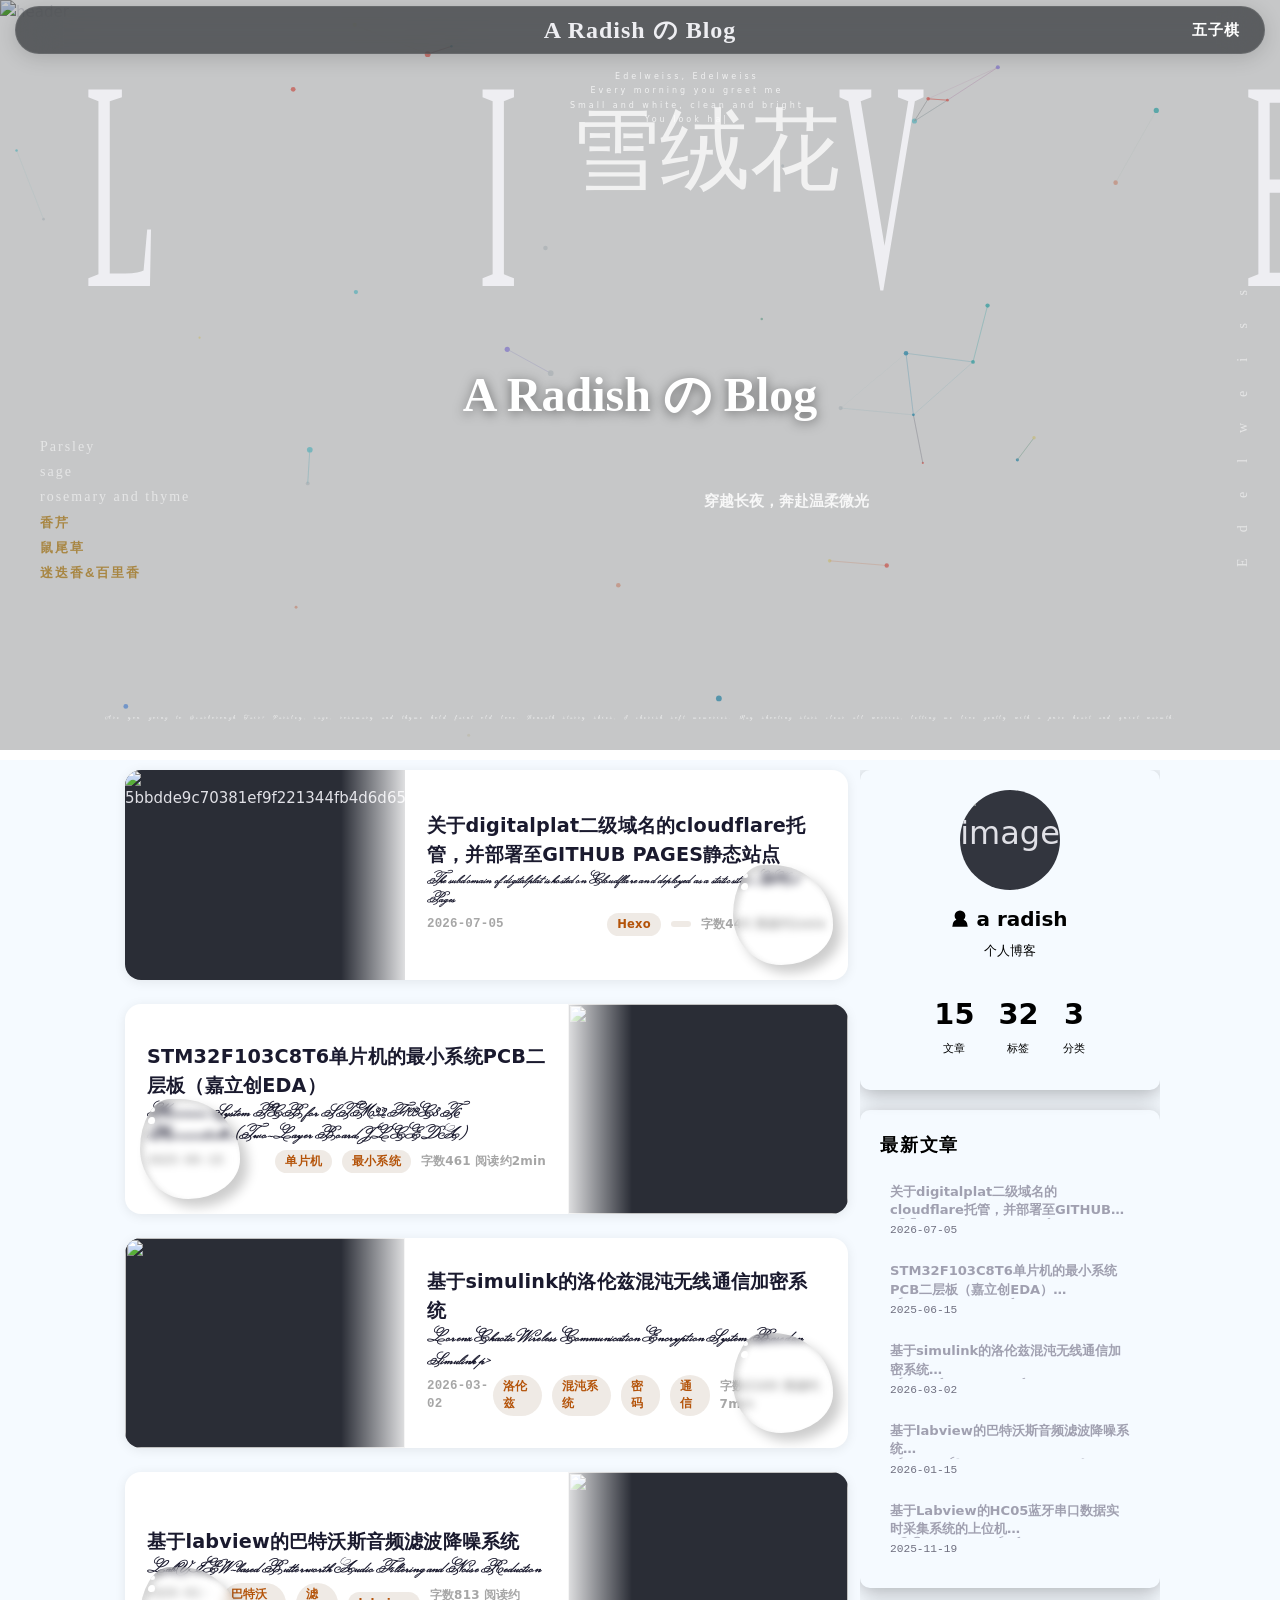
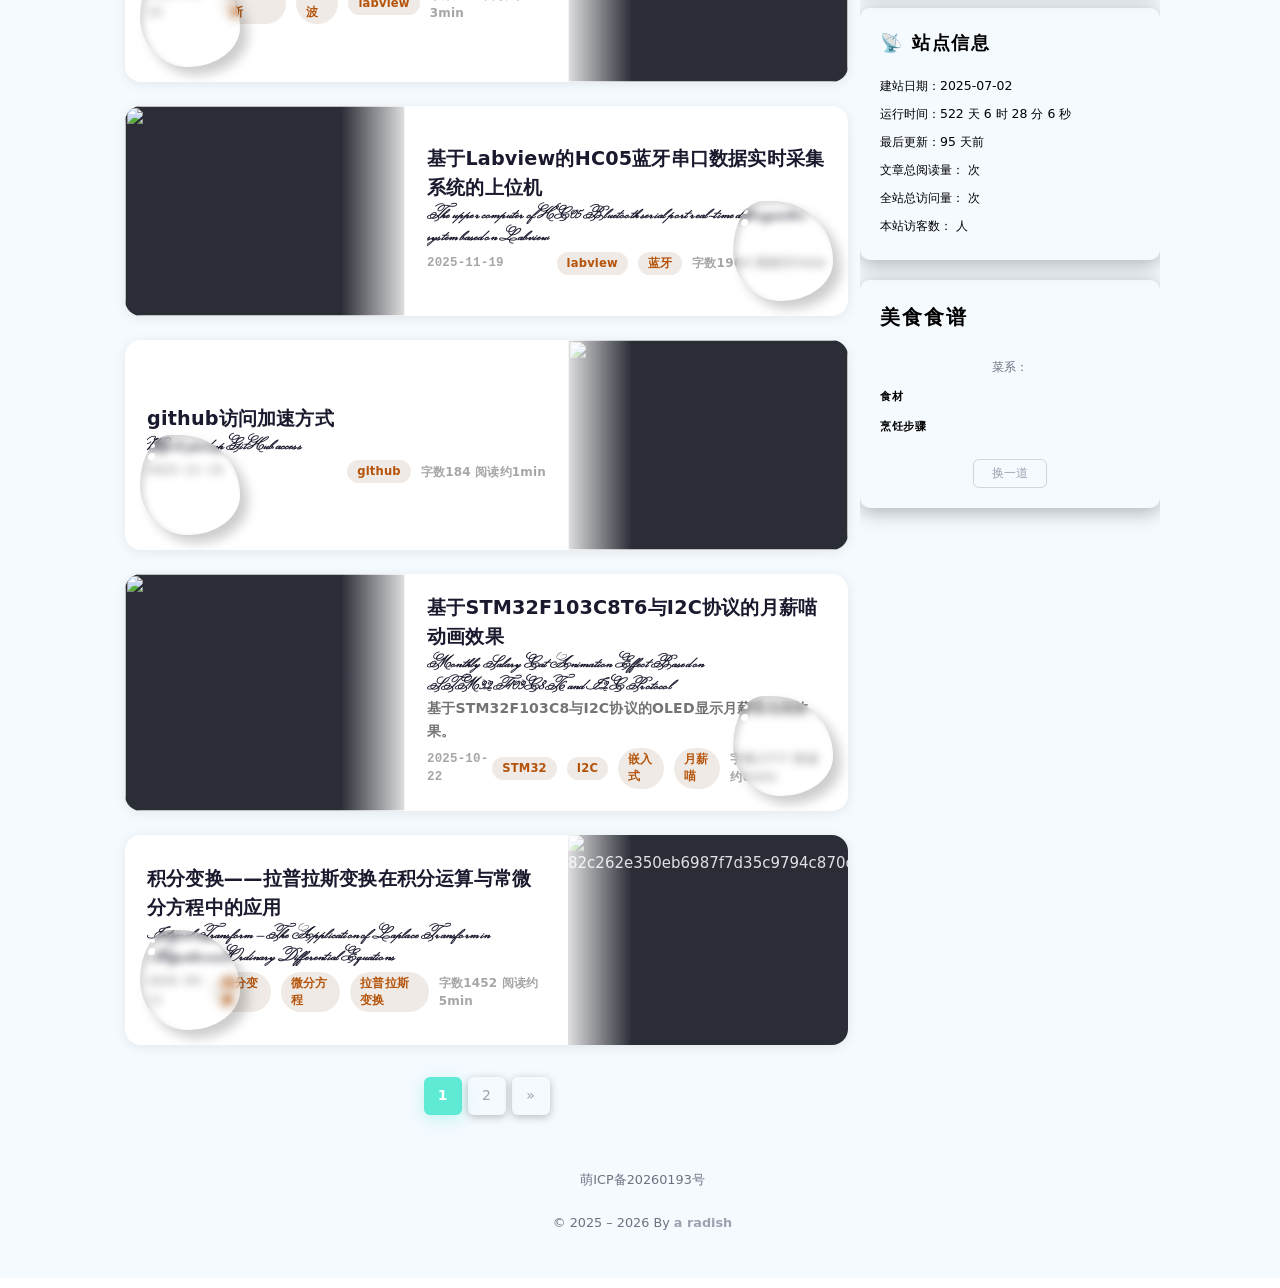
==== commit 1bc849ac: "Update index.html" ====
--- a/index.html
+++ b/index.html
@@ -322,7 +322,7 @@
 
   </div><!-- .page1 结束 -->
 
-  <!--<span id="busuanzi_value_page_pv" style="display:none;"></span>-->
+  <span id="busuanzi_value_page_pv" style="display:none;"></span>
 
 
 
--- a/css/style.css
+++ b/css/style.css
@@ -33,8 +33,8 @@
 .page1{display:flex;gap:12px}
 
 /* ── Header ── */
-.header{height:65vh;min-height:360px;max-height:800px;overflow:hidden;position:sticky;top:52px;z-index:1;display:flex;align-items:center;justify-content:center}
-.header-content{position:relative;z-index:2}
+.header{height:calc(80vh + 30px);min-height:420px;max-height:830px;overflow:hidden;position:sticky;top:0;z-index:1;display:flex;align-items:center;justify-content:center}
+.header-content{position:relative;z-index:2;top:20px}
 .header h1{font-family:'Georgia',serif;font-size:3rem;color:#fff;text-shadow:0 2px 12px rgba(0,0,0,0.5)}
 .header-bg{position:absolute;inset:0;z-index:0}
 .header-bg img{width:100%;height:100%;object-fit:cover}
@@ -152,11 +152,20 @@
 
   /* ── 顶栏 ── */
   .topbar {
+    left: 8px !important;
+    right: 8px !important;
+    height: 42px !important;
     padding: 0 16px !important;
-    height: 44px !important;
   }
   .topbar span {
-    font-size: 20px !important;
+    font-size: 18px !important;
+  }
+  .topbar nav {
+    right: 10px !important;
+    gap: 12px !important;
+  }
+  .topbar nav a {
+    font-size: 13px !important;
   }
 
   /* ── 头部大图 ── */
@@ -256,7 +265,7 @@
   html { font-size: 15px; }
 
   .topbar span {
-    font-size: 17px !important;
+    font-size: 16px !important;
   }
 
   .header {
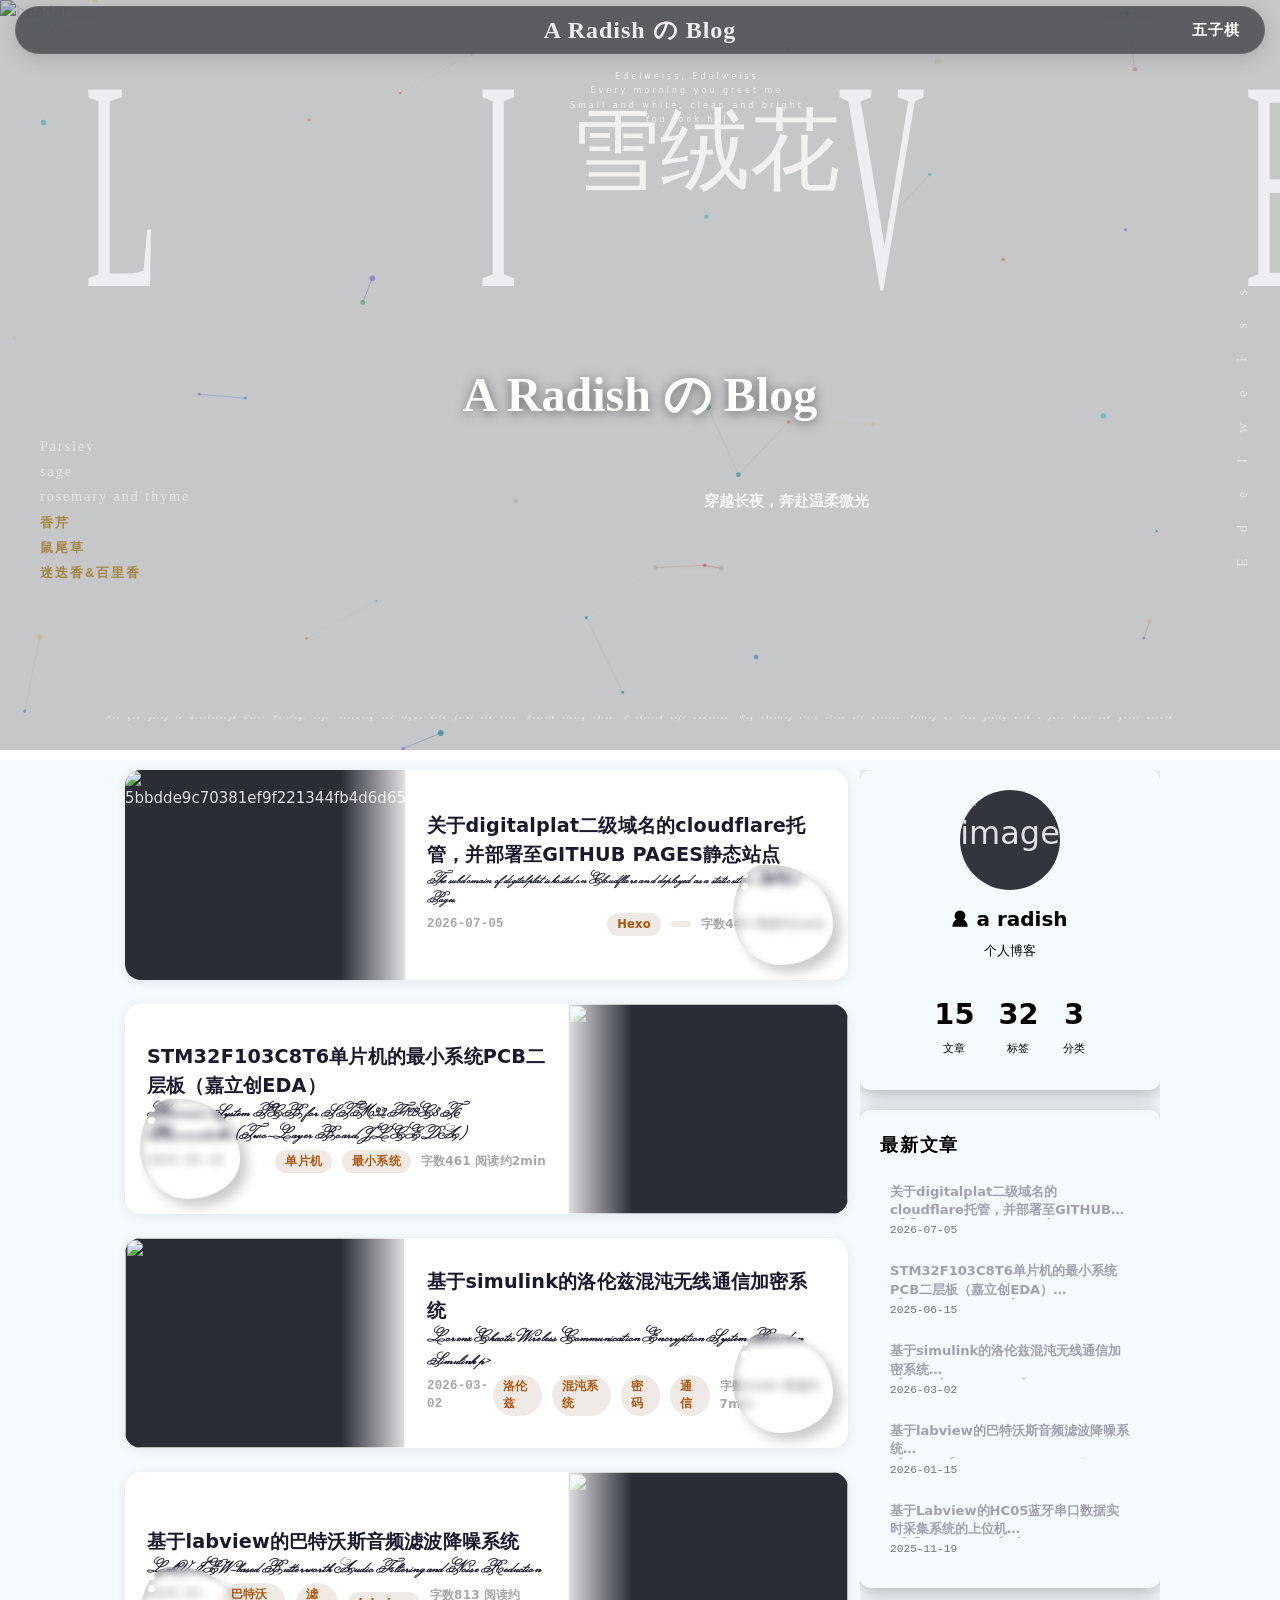
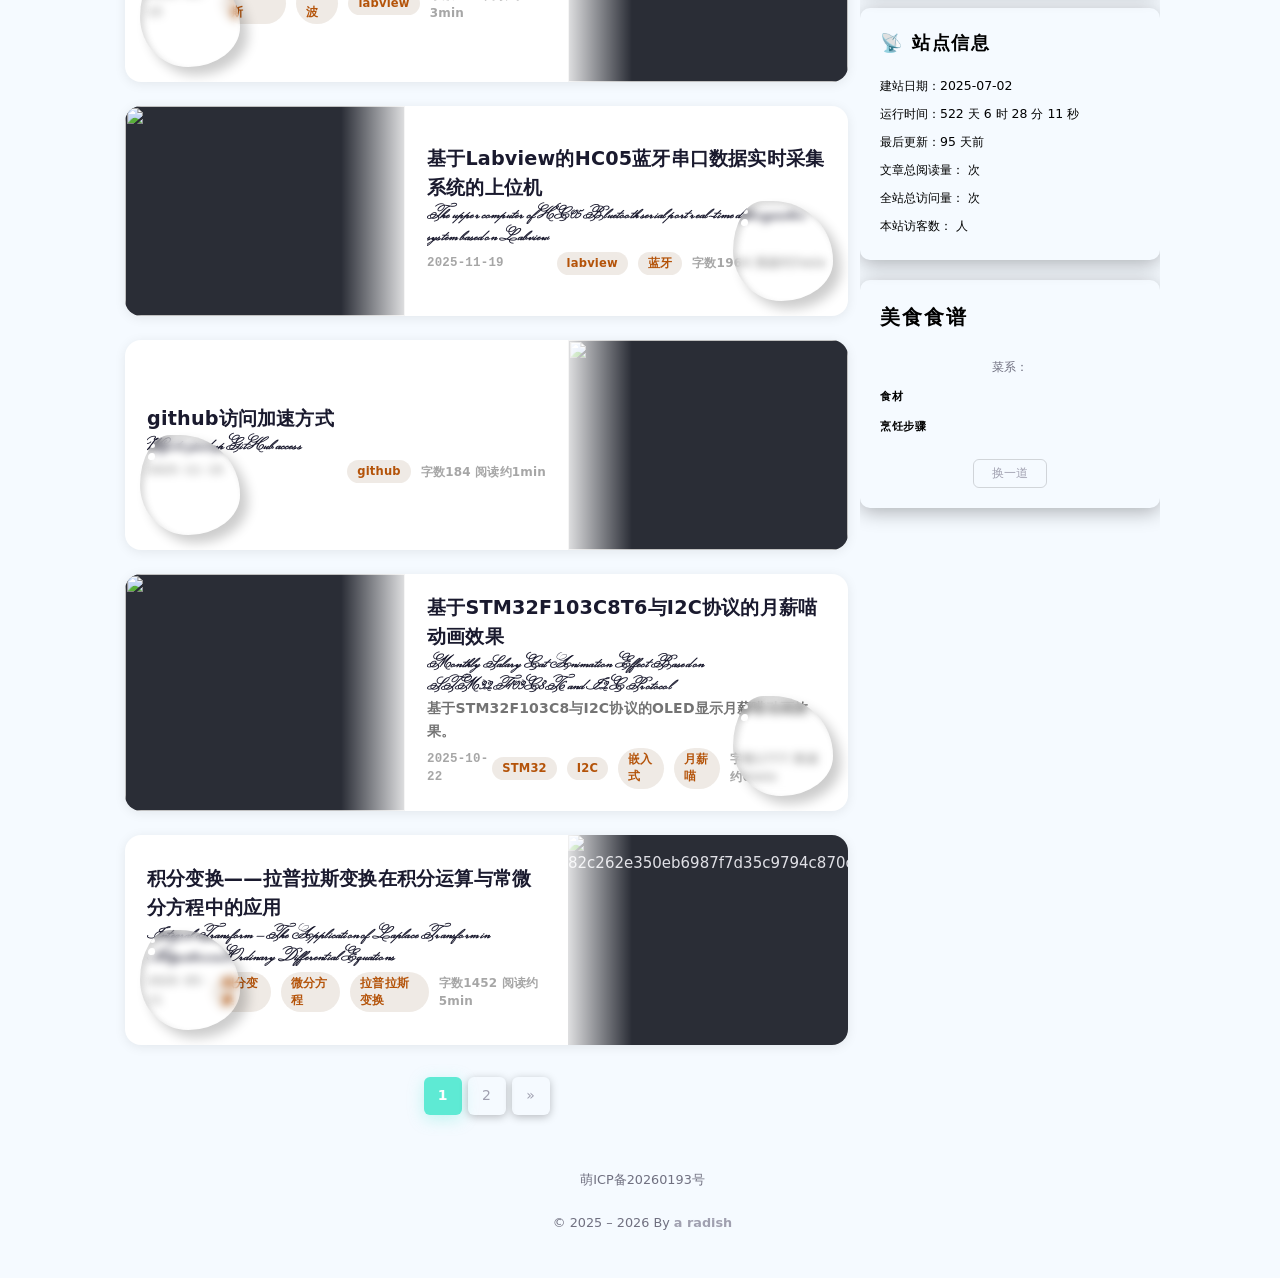
==== commit c6c05ab1: "Add files via upload" ====
--- a/index.html
+++ b/index.html
@@ -9,7 +9,6 @@
 <title>Blog</title>
 <link rel="stylesheet" href="css/style.css">
 <link rel="stylesheet" href="components/card.css">
-<link rel="stylesheet" href="https://cdn.jsdelivr.net/npm/katex@0.16.9/dist/katex.min.css">
 <link rel="stylesheet" href="css/avatar-rotate.css">
     <style>
   @font-face {
@@ -322,7 +321,7 @@
 
   </div><!-- .page1 结束 -->
 
-  <span id="busuanzi_value_page_pv" style="display:none;"></span>
+  <!--<span id="busuanzi_value_page_pv" style="display:none;"></span>-->
 
 
 
@@ -439,18 +438,6 @@
 <script src="js/card.js" defer></script>
 
 <script src="js/main.js" defer></script>
-<script defer src="https://cdn.jsdelivr.net/npm/katex@0.16.9/dist/katex.min.js"></script>
-<script defer src="https://cdn.jsdelivr.net/npm/katex@0.16.9/dist/contrib/auto-render.min.js"></script>
-<script>
-document.addEventListener('DOMContentLoaded', function() {
-  renderMathInElement(document.getElementById('article-list'), {
-    delimiters: [
-      {left: '$$', right: '$$', display: true},
-      {left: '$', right: '$', display: false}
-    ]
-  });
-});
-</script>
 
 <style>@keyframes blink{0%,100%{opacity:1}50%{opacity:0}}</style>
 <!--<script src="rain.js" defer></script>-->
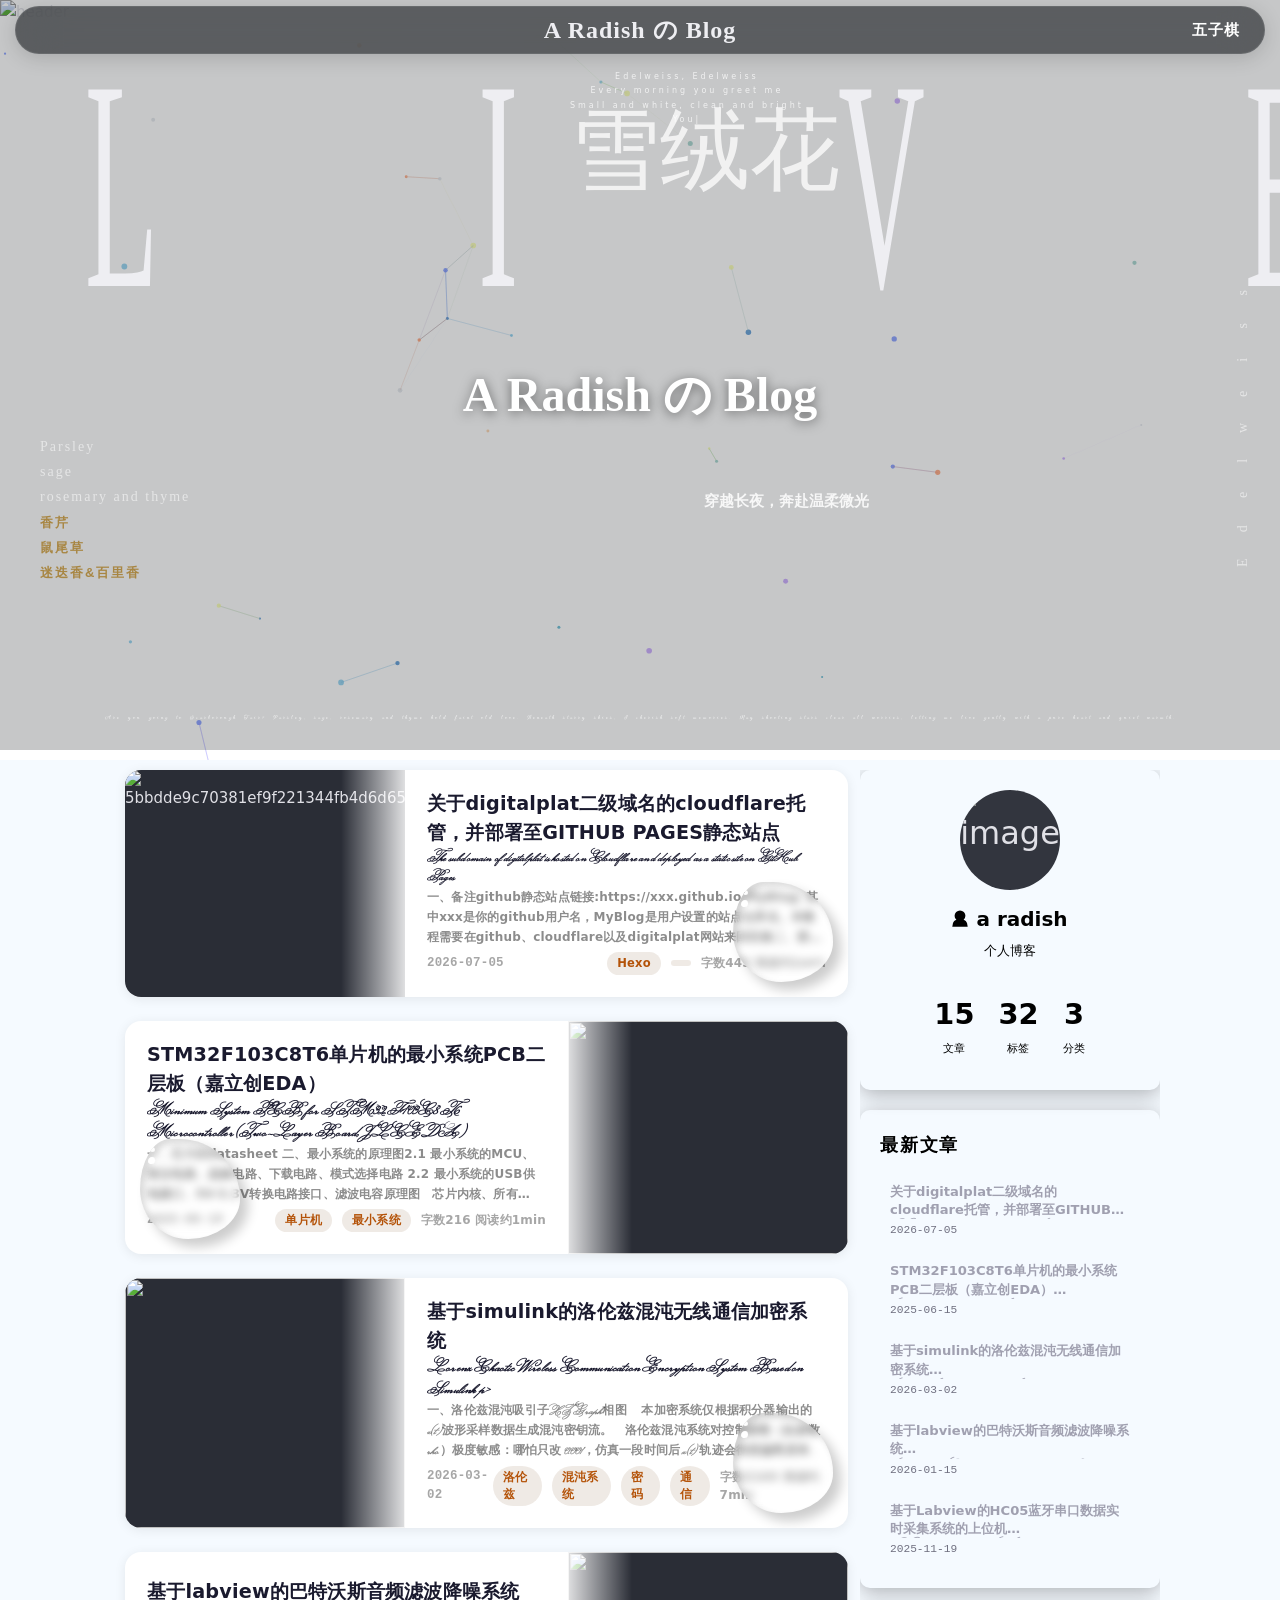
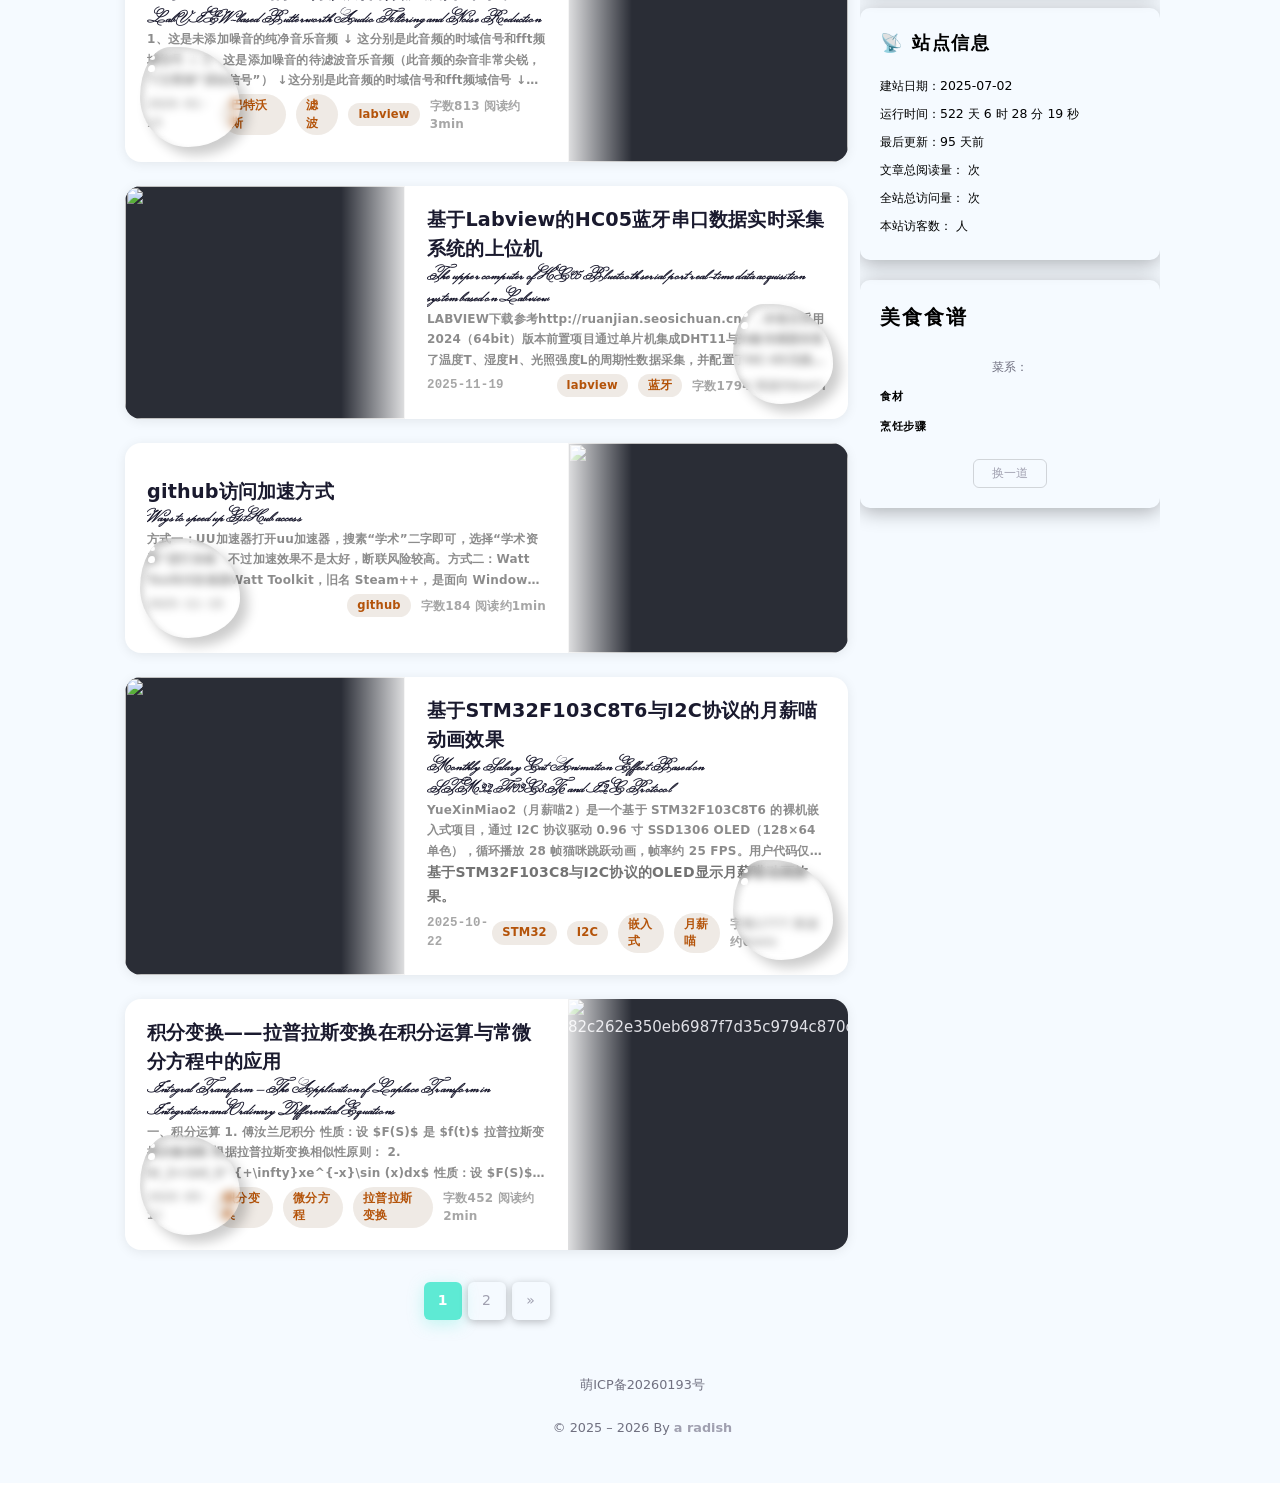
==== commit b3270d8f: "Add files via upload" ====
--- a/index.html
+++ b/index.html
@@ -435,7 +435,7 @@
 })();
 </script>
 <script src="js/header-scroll.js" defer></script>
-<script src="js/card.js" defer></script>
+<script src="components/card.js" defer></script>
 
 <script src="js/main.js" defer></script>
 
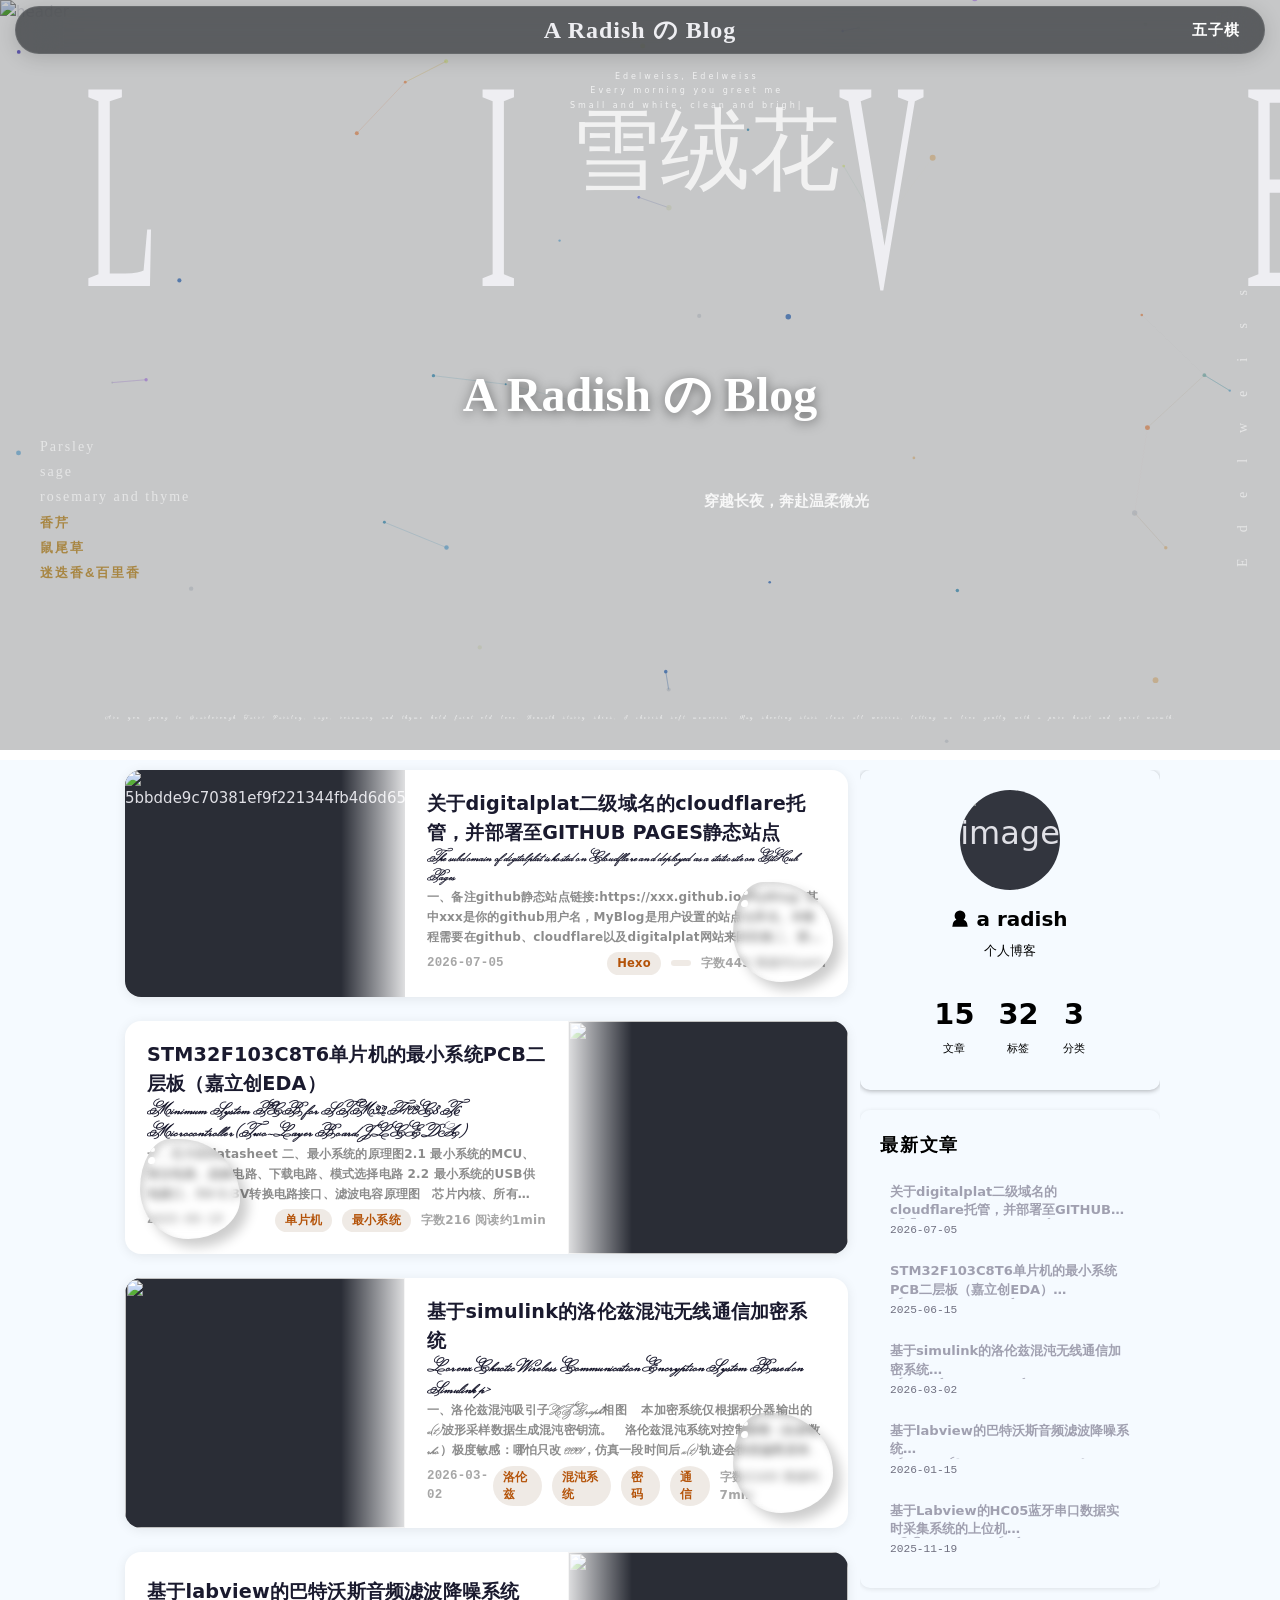
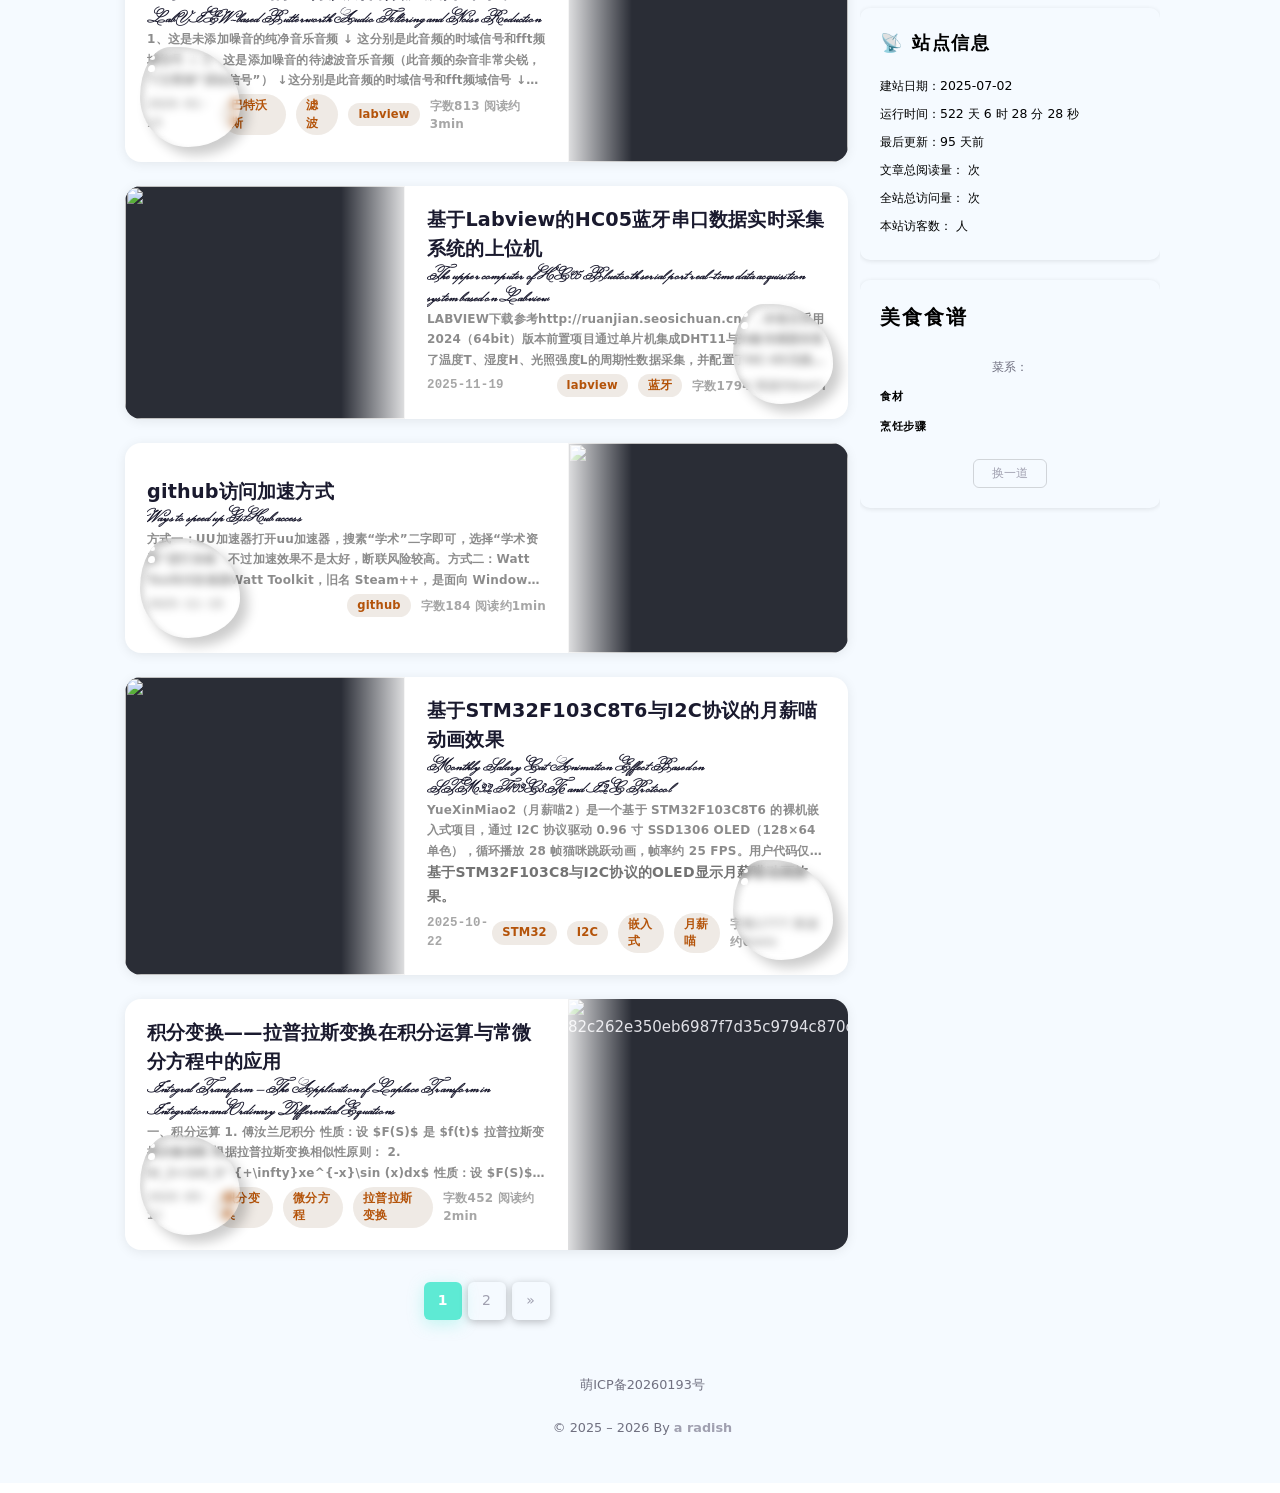
==== commit ccfbea87: "Update index.html" ====
--- a/index.html
+++ b/index.html
@@ -321,7 +321,7 @@
 
   </div><!-- .page1 结束 -->
 
-  <!--<span id="busuanzi_value_page_pv" style="display:none;"></span>-->
+  <span id="busuanzi_value_page_pv" style="display:none;"></span>
 
 
 
--- a/css/style.css
+++ b/css/style.css
@@ -63,12 +63,13 @@
 
 /* ── Sidebar ── */
 .sidebar{width:400px;min-height:400px;flex-shrink:0;display:flex;flex-direction:column;gap:20px;overflow:hidden}
-.side-card{background:var(--surface);border-radius:var(--radius);padding:20px;box-shadow:0 4px 20px rgba(0,0,0,0.3);transition:box-shadow 0.3s ease}
-.side-card:hover{box-shadow:0 12px 40px rgba(0,0,0,0.55)}
+/*侧边栏盒子的外侧阴影*/
+.side-card{background:var(--surface);border-radius:var(--radius);padding:20px;box-shadow:0 1px 5px rgba(0,0,0,0.1);transition:box-shadow 0.3s ease}
+.side-card:hover{box-shadow:0 10px 15px rgba(0,0,0,0.55)}
 .side-card h3{font-size:0.75rem;font-weight:700;text-transform:uppercase;letter-spacing:0.1em;color:var(--fg-2);margin-bottom:14px;display:flex;align-items:center;gap:8px}
 
 /*头像盒子*/
-	.profile{text-align:center;box-shadow:0 4px 20px rgba(0,0,0,0.3);border-radius:var(--radius);transition:box-shadow 0.3s ease}
+	.profile{text-align:center;box-shadow:0 1px 5px rgba(0,0,0,0.3);border-radius:var(--radius);transition:box-shadow 0.3s ease}
 .profile:hover{box-shadow:0 12px 40px rgba(0,0,0,0.55)}
 	.avatar{width:100px; height:100px;border-radius:100%;margin:0 auto 12px;overflow:hidden;background:var(--surface-3);display:flex;align-items:center;justify-content:center;font-size:2rem}
 	.avatar img{width:100%;height:100%;object-fit:cover}
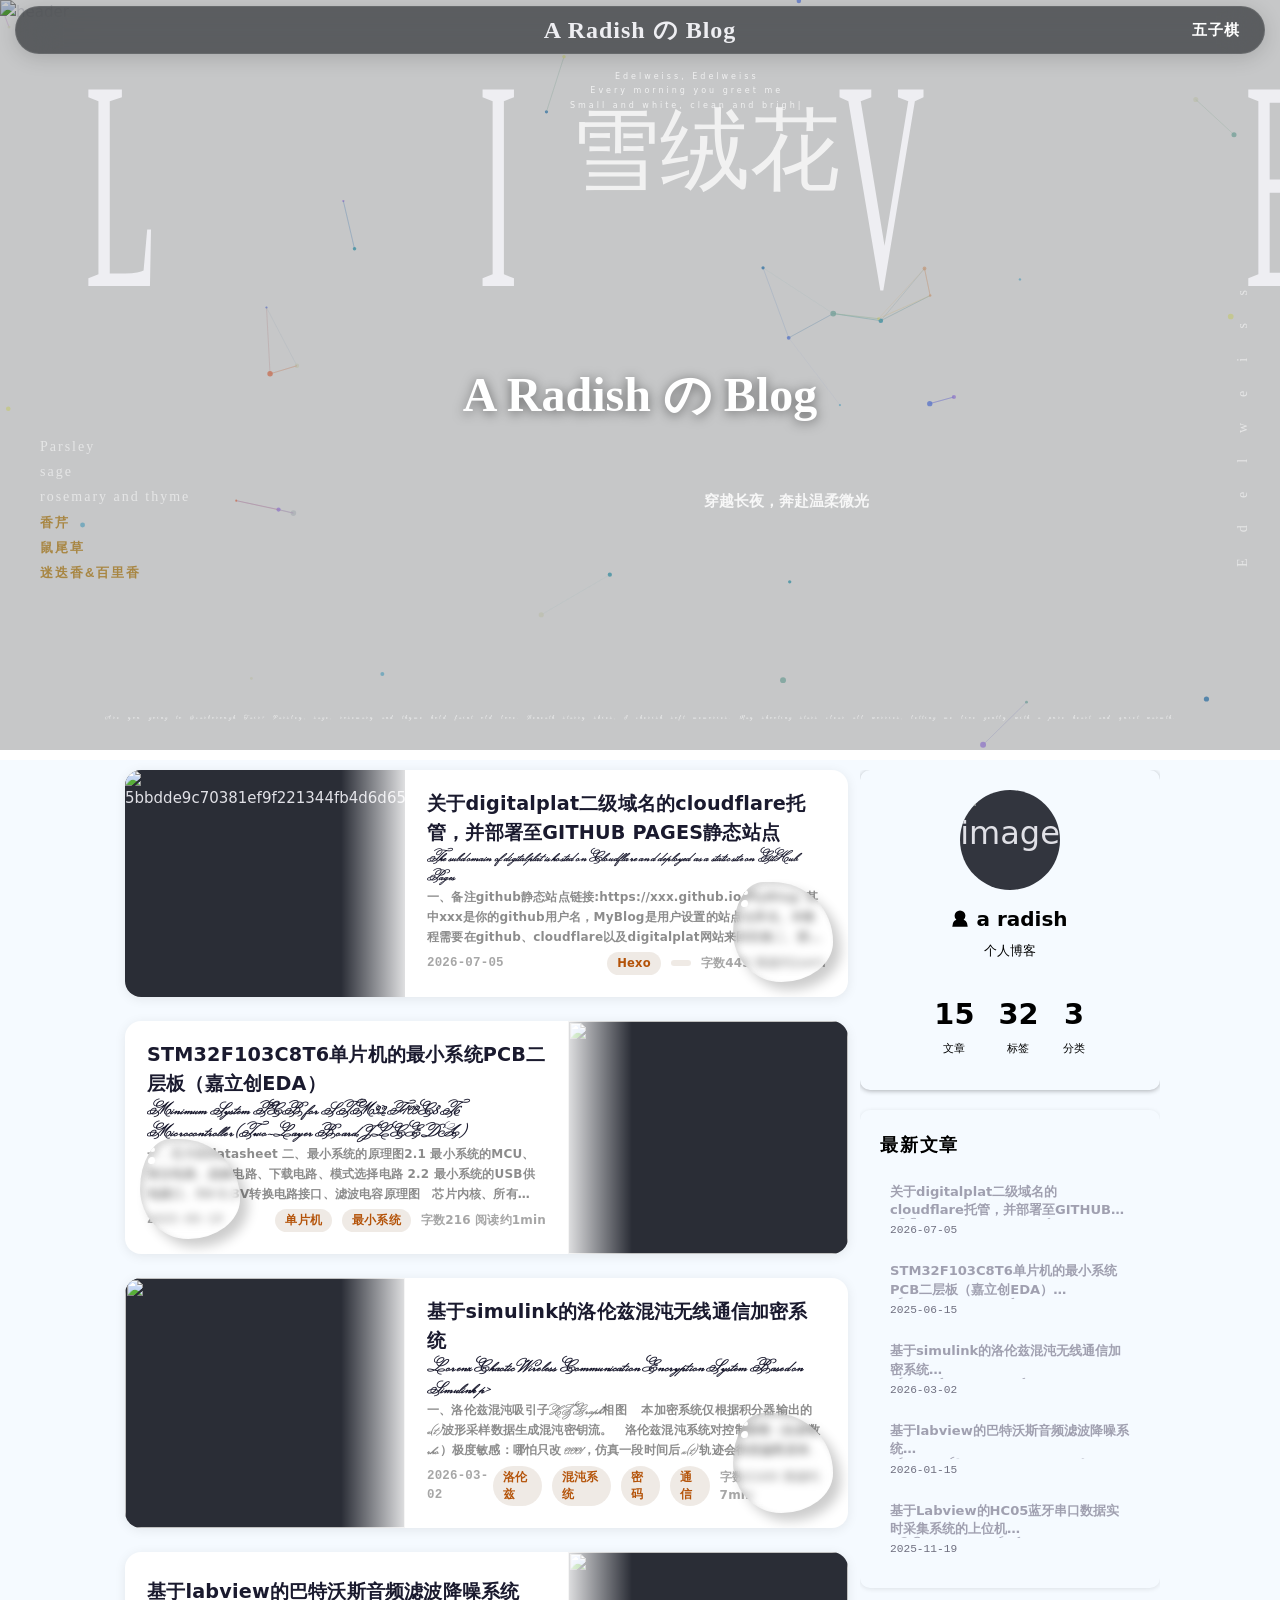
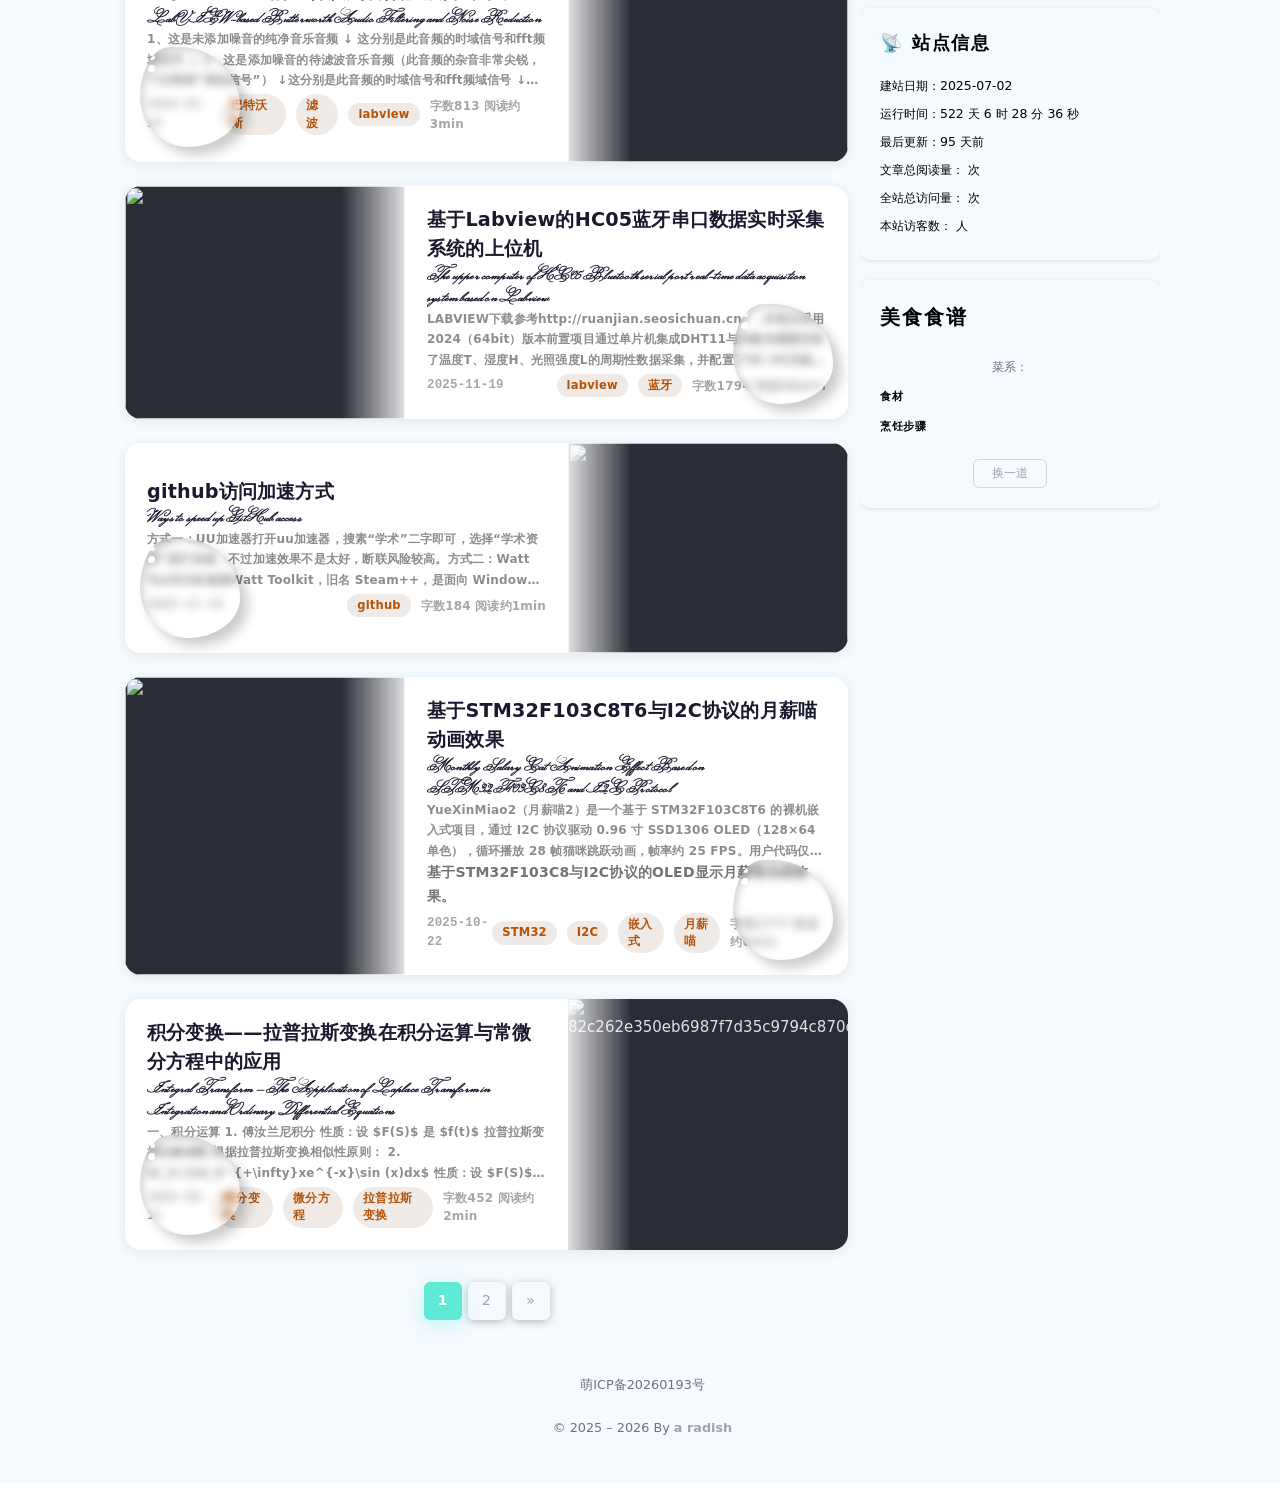
==== commit 74815d41: "Add files via upload" ====
--- a/index.html
+++ b/index.html
@@ -9,6 +9,7 @@
 <title>Blog</title>
 <link rel="stylesheet" href="css/style.css">
 <link rel="stylesheet" href="components/card.css">
+<link rel="stylesheet" href="https://cdn.jsdelivr.net/npm/katex@0.16.9/dist/katex.min.css" media="print" onload="this.media='all'">
 <link rel="stylesheet" href="css/avatar-rotate.css">
     <style>
   @font-face {
@@ -321,7 +322,7 @@
 
   </div><!-- .page1 结束 -->
 
-  <span id="busuanzi_value_page_pv" style="display:none;"></span>
+  <!--<span id="busuanzi_value_page_pv" style="display:none;"></span>-->
 
 
 
@@ -437,6 +438,8 @@
 <script src="js/header-scroll.js" defer></script>
 <script src="components/card.js" defer></script>
 
+<script defer src="https://cdn.jsdelivr.net/npm/katex@0.16.9/dist/katex.min.js"></script>
+<script defer src="https://cdn.jsdelivr.net/npm/katex@0.16.9/dist/contrib/auto-render.min.js"></script>
 <script src="js/main.js" defer></script>
 
 <style>@keyframes blink{0%,100%{opacity:1}50%{opacity:0}}</style>
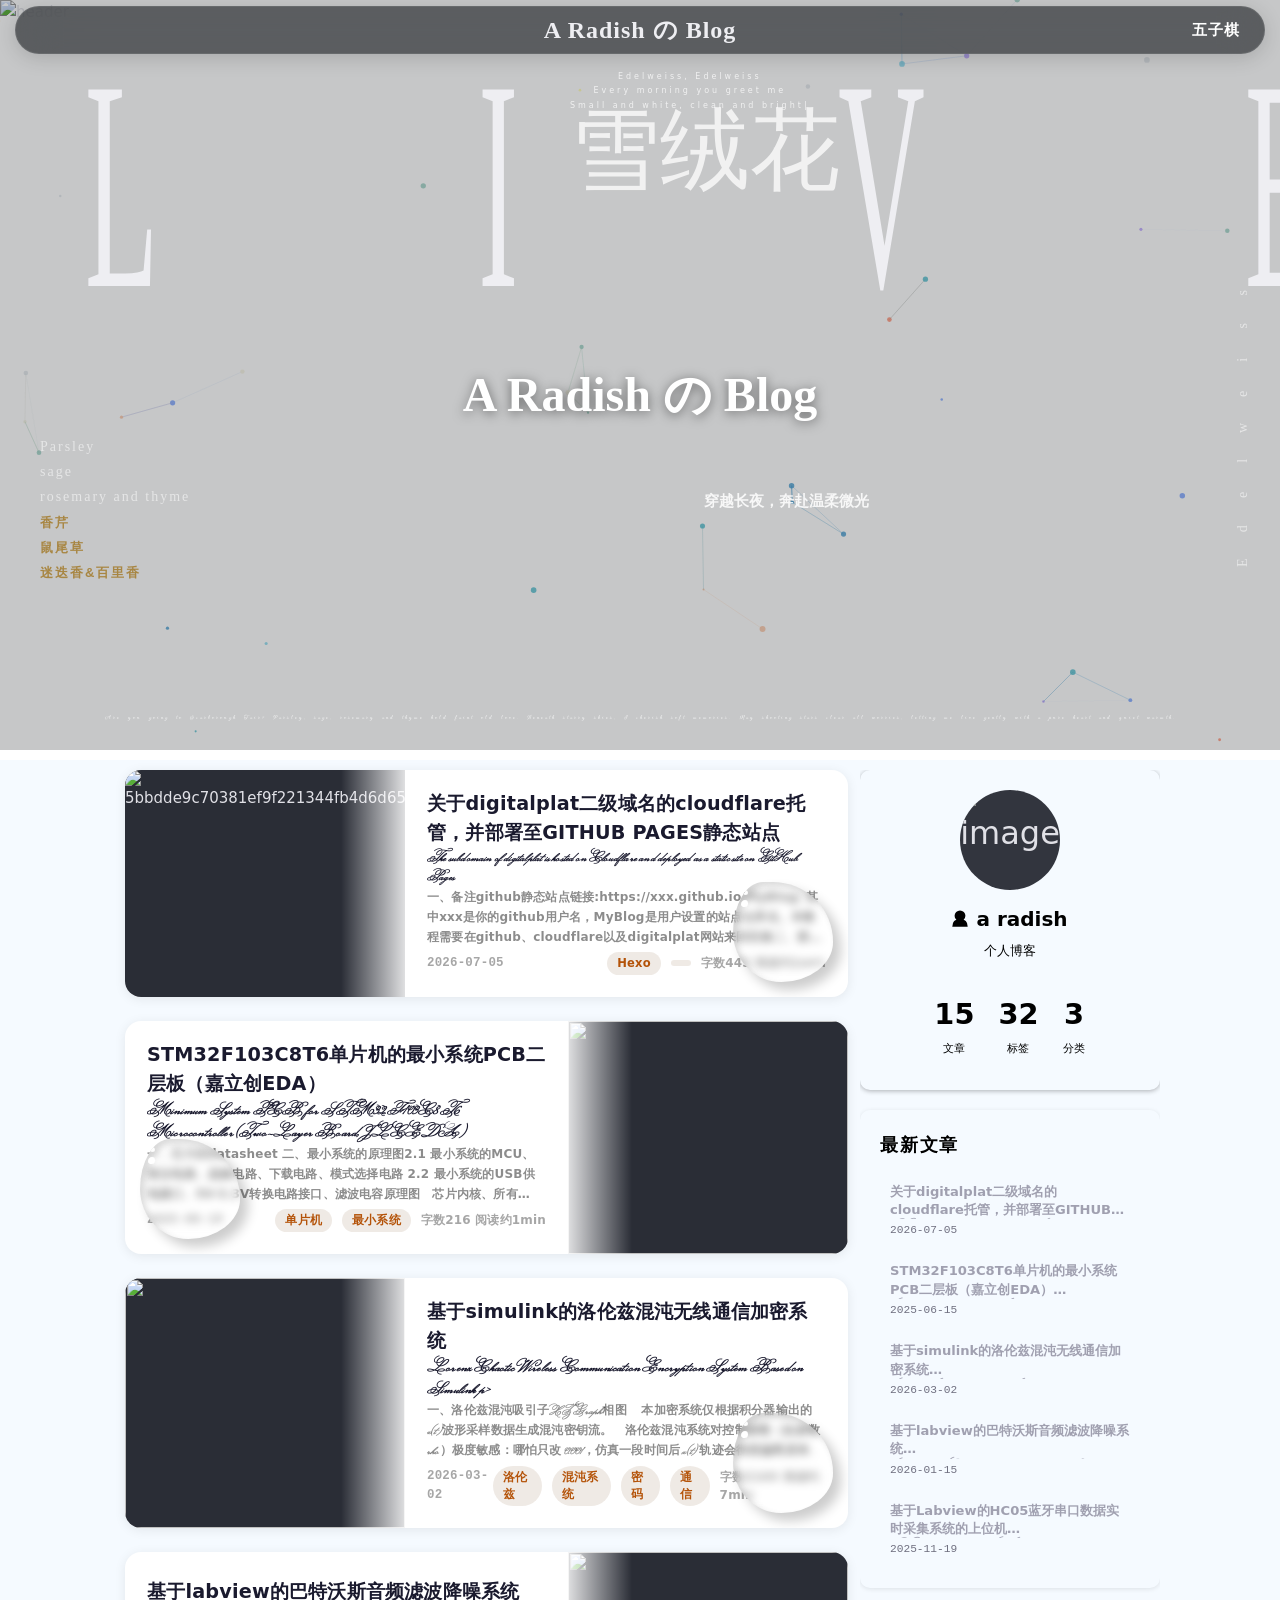
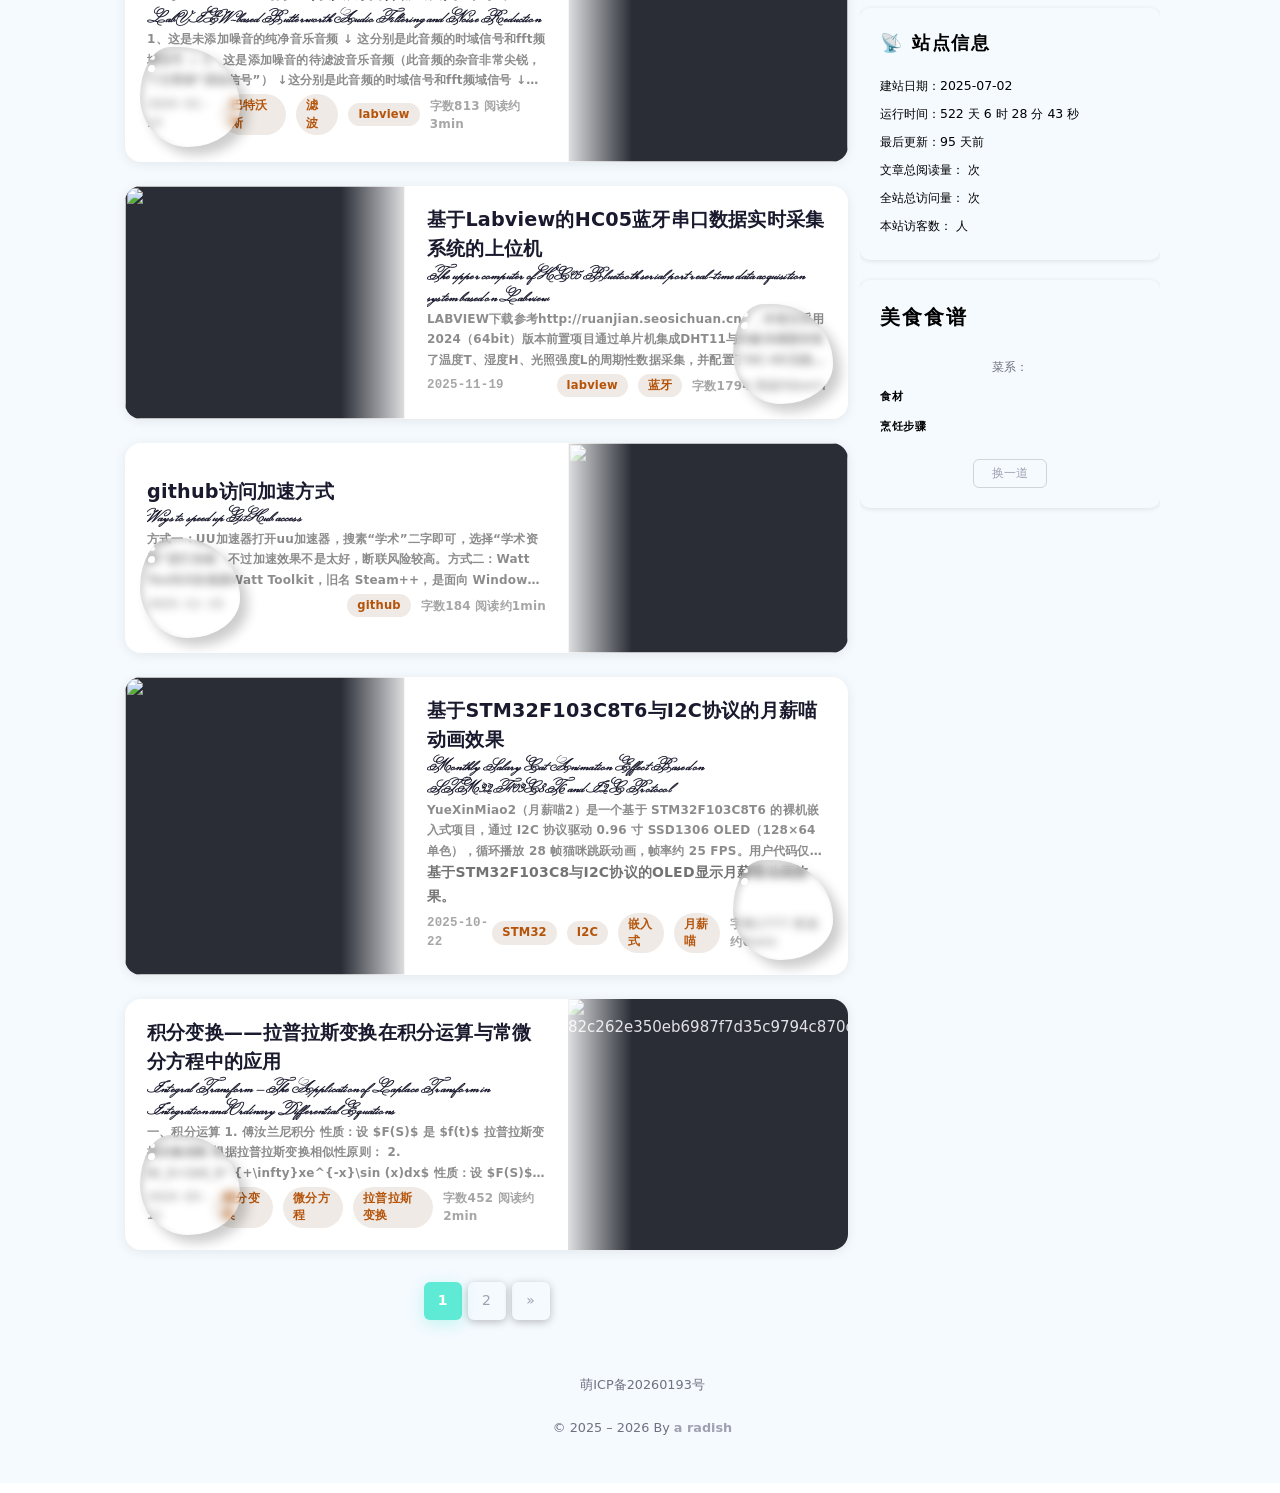
==== commit eb1db944: "Update index.html" ====
--- a/index.html
+++ b/index.html
@@ -322,7 +322,7 @@
 
   </div><!-- .page1 结束 -->
 
-  <!--<span id="busuanzi_value_page_pv" style="display:none;"></span>-->
+  <span id="busuanzi_value_page_pv" style="display:none;"></span>
 
 
 
